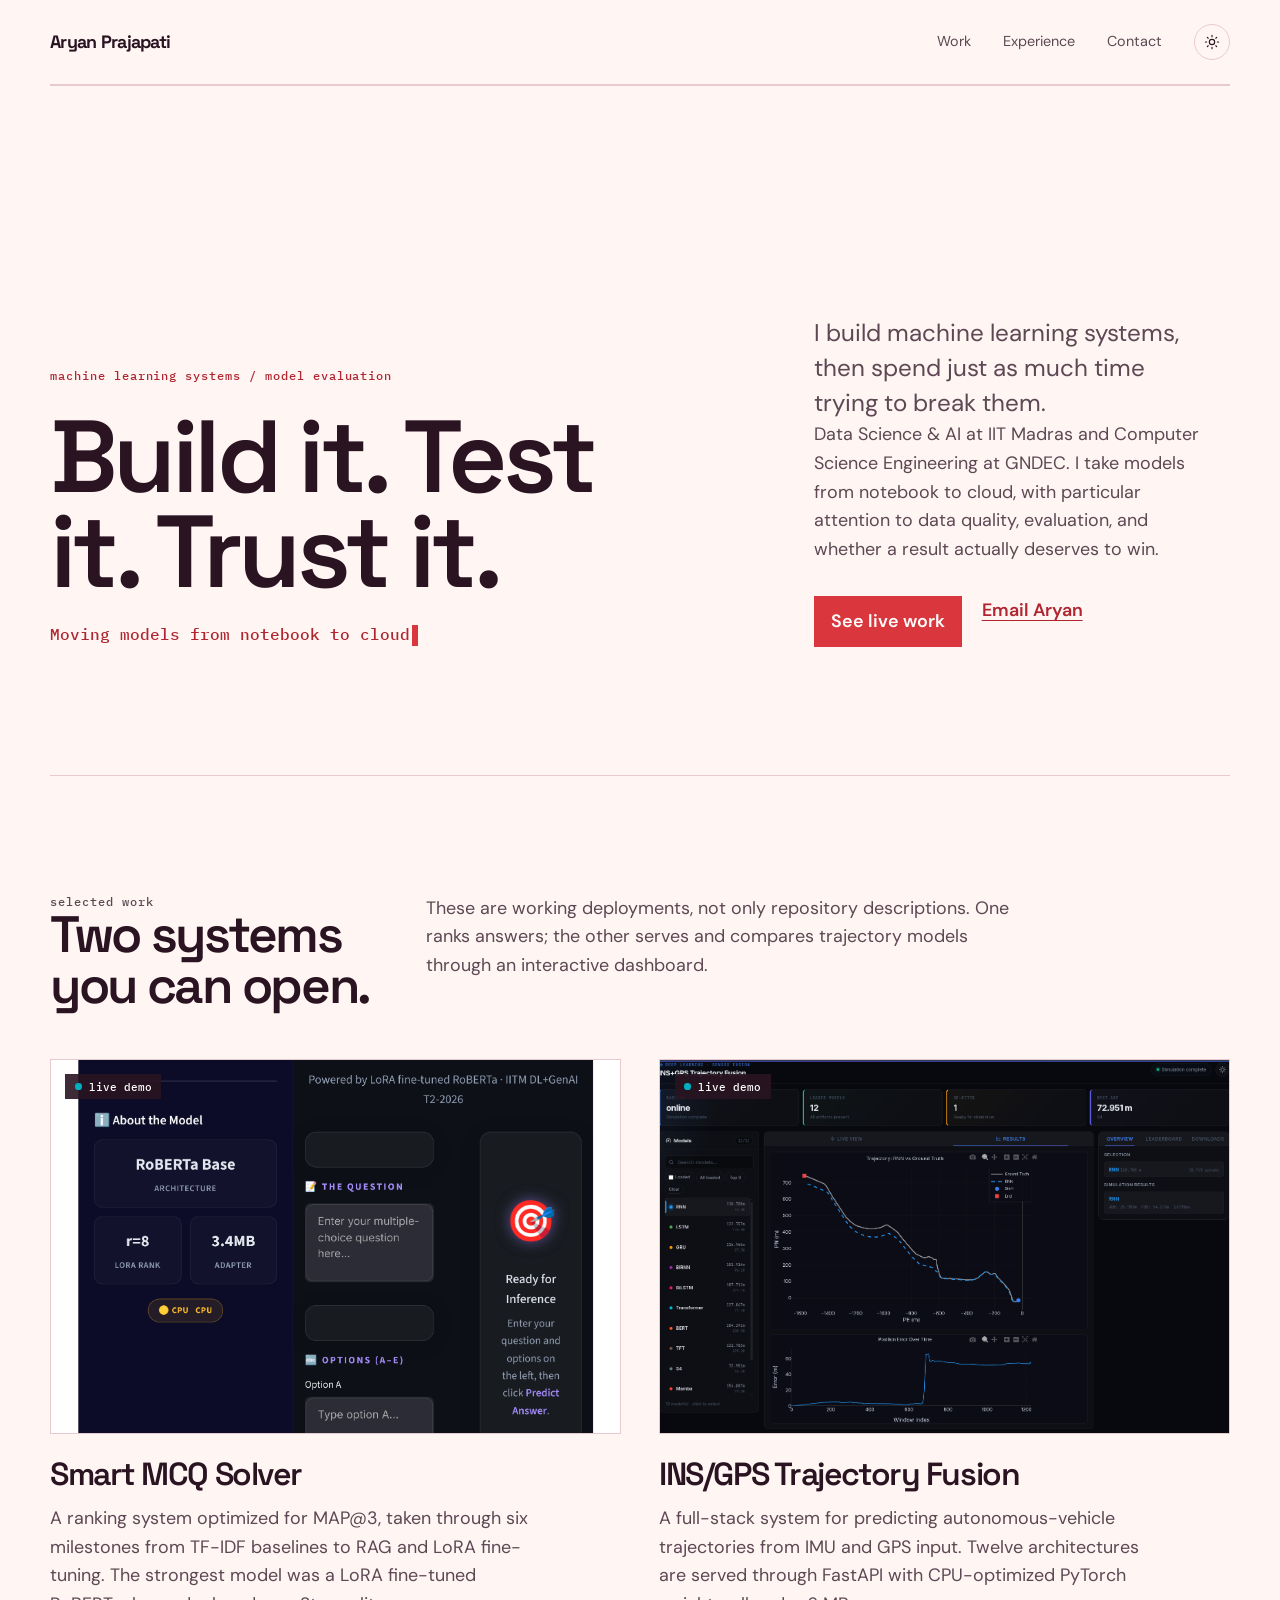
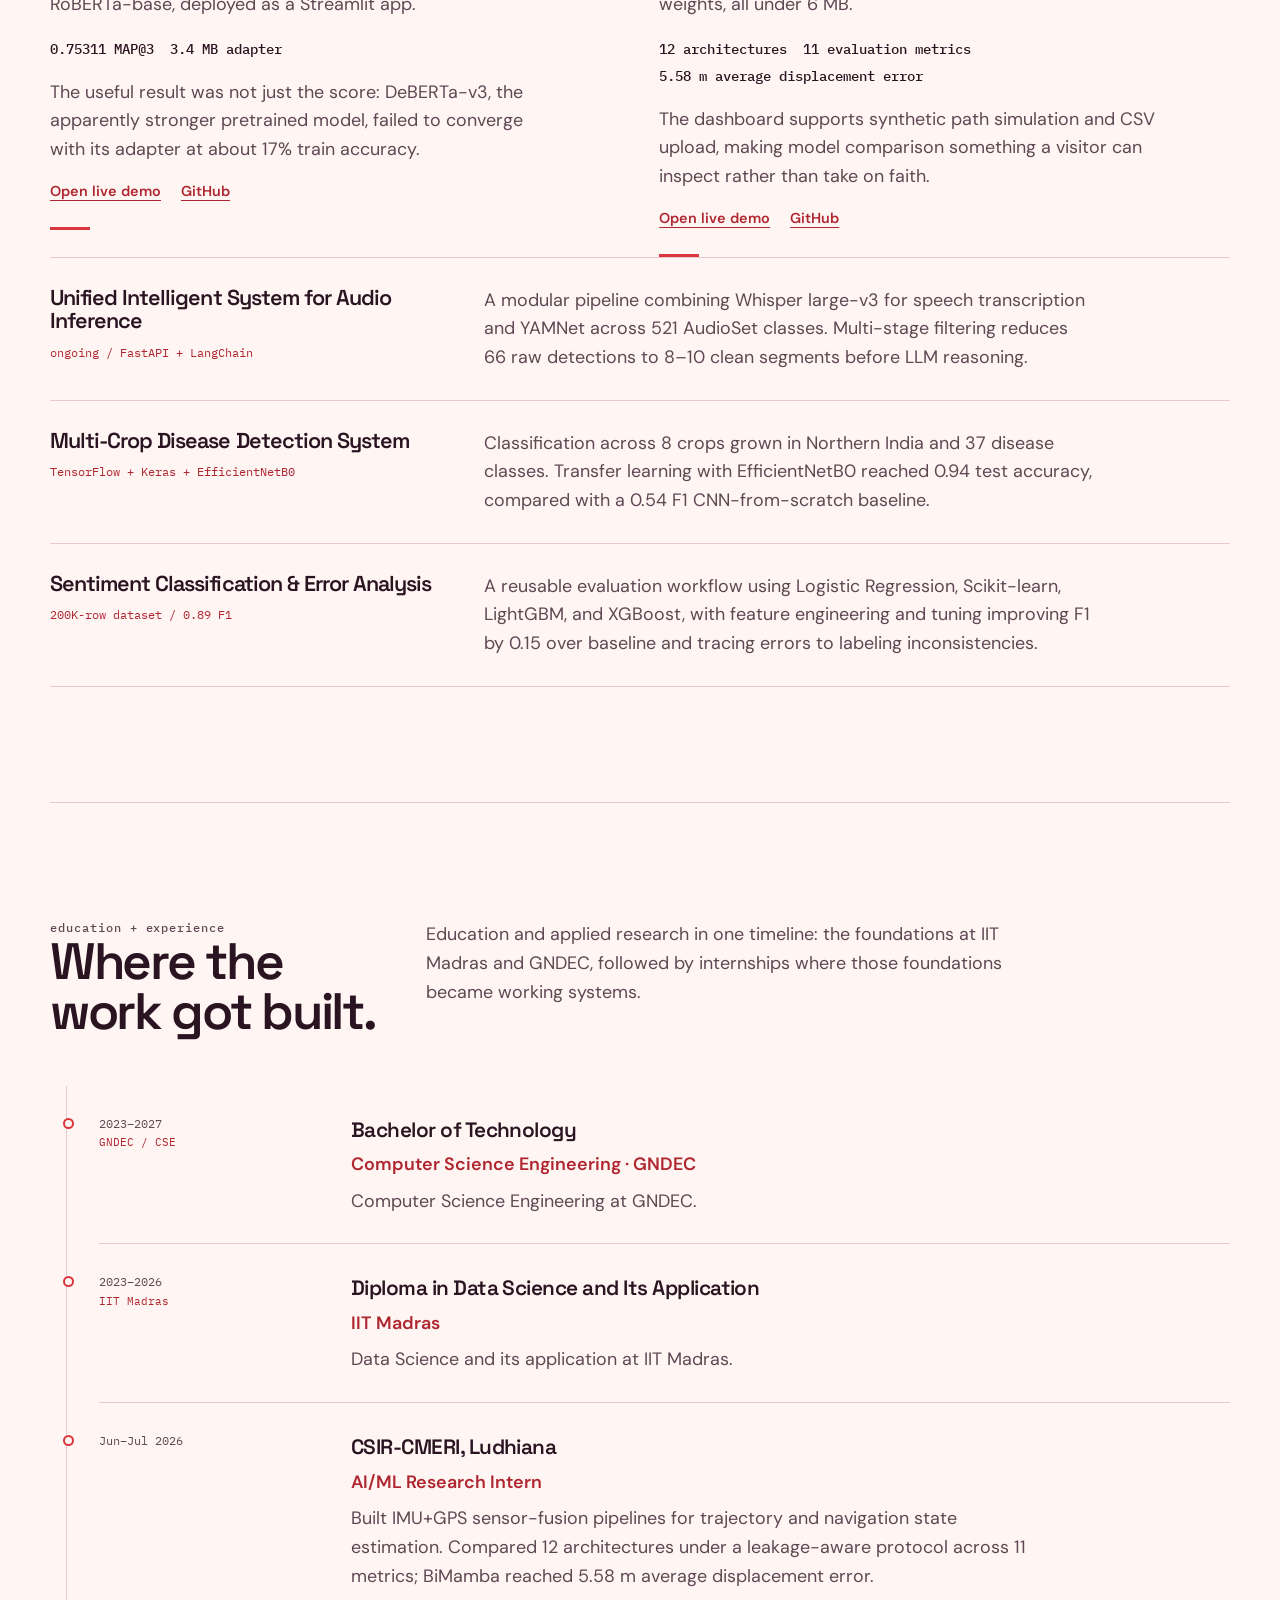
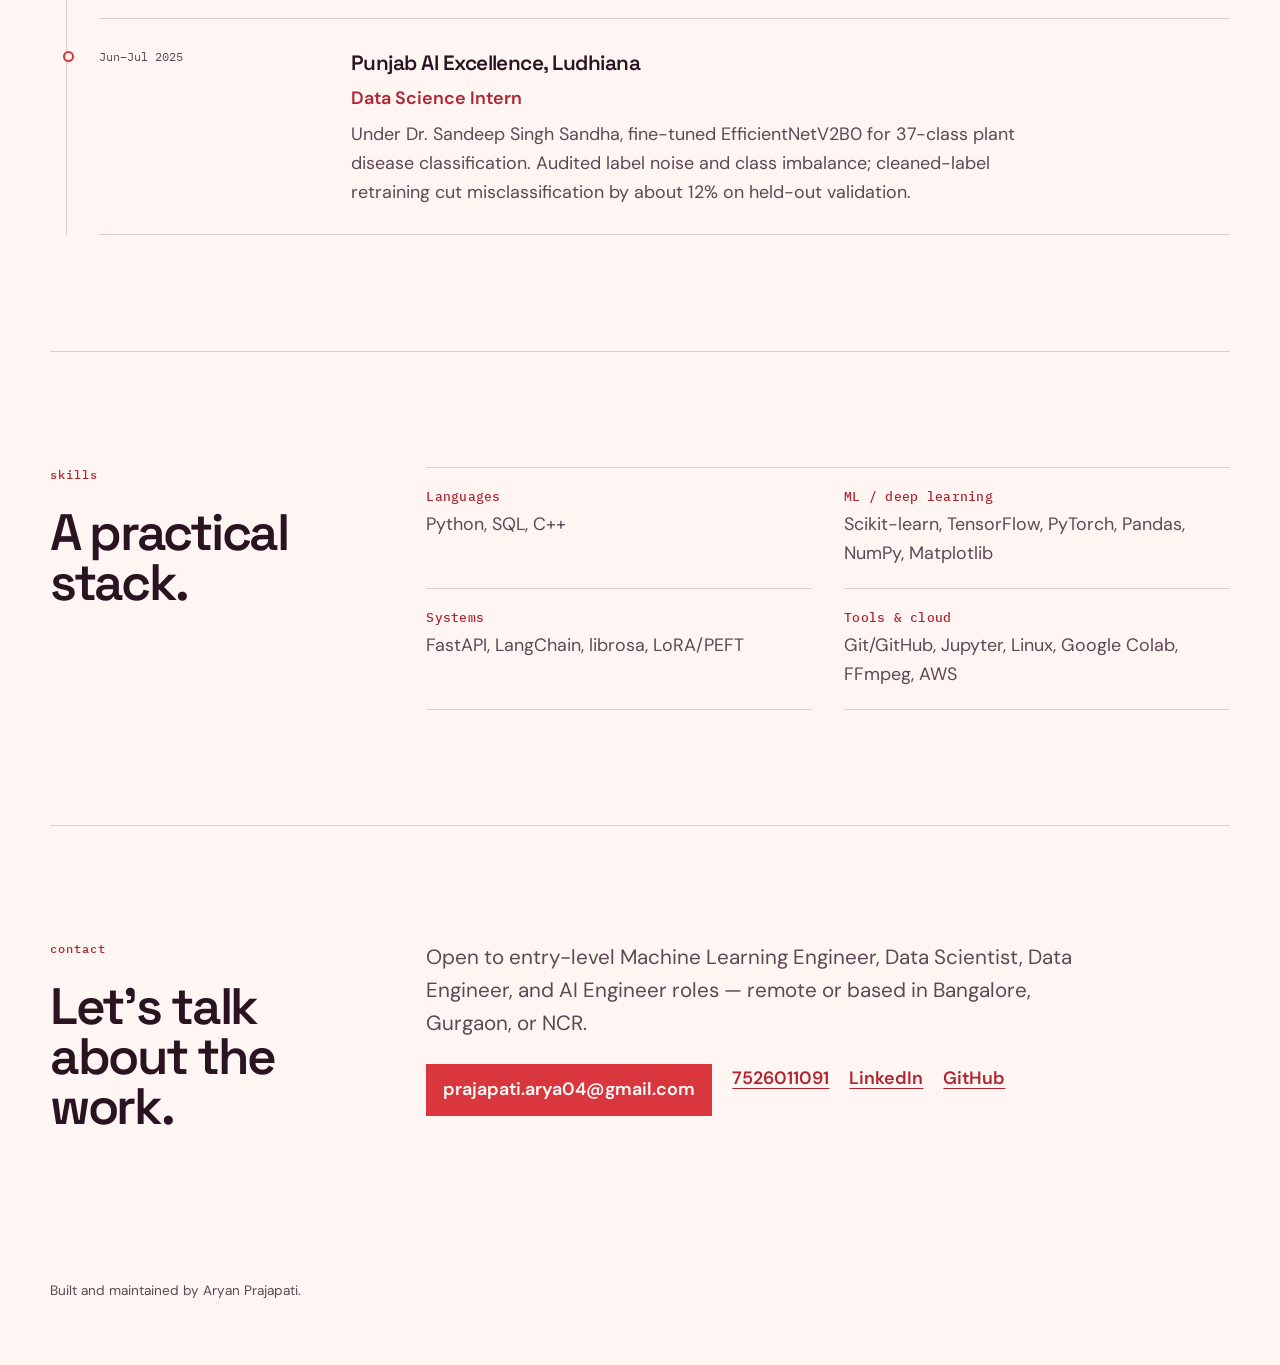
==== index.html @ 572c10f7 "Intial commit portfolio" ====
<!doctype html>
<html lang="en">
<head>
  <meta charset="utf-8">
  <meta name="viewport" content="width=device-width, initial-scale=1">
  <title>Aryan Prajapati — Machine Learning Systems</title>
  <meta name="description" content="Aryan Prajapati builds and evaluates machine learning systems, from sensor fusion pipelines to live ranking applications.">
  <link rel="preconnect" href="https://fonts.googleapis.com">
  <link rel="preconnect" href="https://fonts.gstatic.com" crossorigin>
  <link href="https://fonts.googleapis.com/css2?family=DM+Sans:wght@400;500;600;700&family=IBM+Plex+Mono:wght@400;500&family=Space+Grotesk:wght@500;600;700&display=swap" rel="stylesheet">
  <style>
    :root {
      --porcelain: #fff6f3;
      --porcelain-deep: #f9e5e5;
      --aubergine: #2a1422;
      --aubergine-soft: #5d4854;
      --carmine: #d9363e;
      --carmine-dark: #af2530;
      --cyan: #00afc0;
      --dusty-rose: #e8c9cf;
      --white: #fffdfc;
      --live-surface: rgba(42, 20, 34, .9);
      --live-shadow: rgba(0, 175, 192, .55);
      --live-shadow-clear: rgba(0, 175, 192, 0);
      --max-width: 1180px;
      --gutter: clamp(1.25rem, 3vw, 3rem);
      --radius: 2px;
    }

    [data-theme="dark"] {
      --porcelain: #171217;
      --porcelain-deep: #241a23;
      --aubergine: #f8eeea;
      --aubergine-soft: #cebcc3;
      --carmine: #ef4b55;
      --carmine-dark: #ff7a80;
      --cyan: #39d6dd;
      --dusty-rose: #4c3440;
      --white: #fffdfc;
      --live-surface: rgba(15, 10, 17, .92);
      --live-shadow: rgba(57, 214, 221, .55);
      --live-shadow-clear: rgba(57, 214, 221, 0);
    }

    @media (prefers-color-scheme: dark) {
      :root:not([data-theme]) {
        --porcelain: #171217;
        --porcelain-deep: #241a23;
        --aubergine: #f8eeea;
        --aubergine-soft: #cebcc3;
        --carmine: #ef4b55;
        --carmine-dark: #ff7a80;
        --cyan: #39d6dd;
        --dusty-rose: #4c3440;
        --white: #fffdfc;
        --live-surface: rgba(15, 10, 17, .92);
        --live-shadow: rgba(57, 214, 221, .55);
        --live-shadow-clear: rgba(57, 214, 221, 0);
      }
    }

    * { box-sizing: border-box; transition: background-color .2s ease, color .2s ease, border-color .2s ease, box-shadow .2s ease; }
    html { scroll-behavior: smooth; }
    body {
      margin: 0;
      background: var(--porcelain);
      color: var(--aubergine);
      font-family: 'DM Sans', sans-serif;
      font-size: 1.12rem;
      line-height: 1.6;
      -webkit-font-smoothing: antialiased;
    }
    img { display: block; max-width: 100%; }
    a { color: inherit; }
    a:focus-visible { outline: 3px solid var(--carmine); outline-offset: 4px; }
    ::selection { background: var(--carmine); color: var(--white); }

    .site-shell { width: min(var(--max-width), calc(100% - (var(--gutter) * 2))); margin: 0 auto; }
    .mono { font-family: 'IBM Plex Mono', monospace; }

    .site-header {
      display: flex;
      align-items: center;
      justify-content: space-between;
      gap: 2rem;
      padding: 1.5rem 0;
      border-bottom: 1px solid var(--dusty-rose);
    }
    .wordmark { font-family: 'Space Grotesk', sans-serif; font-weight: 700; letter-spacing: -0.04em; text-decoration: none; }
    .header-actions { display: flex; align-items: center; gap: clamp(1rem, 2.5vw, 2rem); }
    .site-nav { display: flex; gap: clamp(1rem, 2.5vw, 2rem); font-size: .9rem; }
    .site-nav a { text-decoration: none; color: var(--aubergine-soft); transition: color .18s ease; }
    .site-nav a:hover { color: var(--carmine); }
    .theme-toggle { display: inline-grid; place-items: center; width: 2.25rem; height: 2.25rem; padding: 0; border: 1px solid var(--dusty-rose); border-radius: 50%; background: transparent; color: var(--aubergine); cursor: pointer; }
    .theme-toggle:hover { border-color: var(--carmine); color: var(--carmine); }
    .theme-toggle:focus-visible { outline: 3px solid var(--carmine); outline-offset: 4px; }
    .theme-icon { width: 1rem; height: 1rem; fill: none; stroke: currentColor; stroke-linecap: round; stroke-linejoin: round; stroke-width: 1.7; }
    .moon-icon { display: none; }
    [data-theme="dark"] .sun-icon { display: none; }
    [data-theme="dark"] .moon-icon { display: block; }
    .theme-icon .moon-cutout { fill: var(--porcelain); stroke: none; }

    .hero {
      min-height: min(690px, 78vh);
      display: grid;
      grid-template-columns: minmax(0, 1.15fr) minmax(260px, .85fr);
      align-items: end;
      gap: 5rem;
      padding: clamp(5rem, 12vw, 10rem) 0 clamp(5rem, 10vw, 8rem);
      animation: hero-in .8s cubic-bezier(.2,.8,.2,1) both;
    }
    @keyframes hero-in {
      from { opacity: 0; transform: translateY(18px); }
      to { opacity: 1; transform: translateY(0); }
    }
    .hero-kicker, .section-kicker {
      margin: 0 0 1.5rem;
      color: var(--carmine-dark);
      font: 500 .75rem/1.4 'IBM Plex Mono', monospace;
      letter-spacing: .08em;
      text-transform: lowercase;
    }
    h1, h2, h3 { font-family: 'Space Grotesk', sans-serif; font-weight: 600; letter-spacing: -.045em; }
    h1 { max-width: 10ch; margin: 0; font-size: clamp(3.4rem, 8vw, 7.5rem); line-height: .93; }
    .typewriter { min-height: 1.5em; margin: 1.5rem 0 0; color: var(--carmine-dark); font: 500 clamp(.85rem, 1.3vw, 1rem)/1.4 'IBM Plex Mono', monospace; }
    .typewriter-cursor { display: inline-block; margin-left: .15rem; color: var(--carmine); animation: cursor-blink .9s steps(1, end) infinite; }
    @keyframes cursor-blink { 50% { opacity: 0; } }
    .typewriter.crossfade .typewriter-text { display: inline-block; animation: phrase-fade 1.4s ease both; }
    @keyframes phrase-fade { 0%, 100% { opacity: .35; } 20%, 80% { opacity: 1; } }
    .hero-lede { max-width: 30rem; margin: 0 0 2rem; color: var(--aubergine-soft); font-size: clamp(1.23rem, 2vw, 1.51rem); line-height: 1.45; }
    .hero-aside { align-self: end; padding-left: clamp(0rem, 4vw, 4rem); }
    .hero-aside p { max-width: 25rem; margin: 0; color: var(--aubergine-soft); }
    .hero-actions { display: flex; flex-wrap: wrap; gap: .75rem 1.25rem; margin-top: 2rem; }
    .button, .text-link { font-weight: 600; text-decoration: none; }
    .button { display: inline-flex; align-items: center; min-height: 2.75rem; padding: .65rem 1rem; border: 1px solid var(--carmine); background: var(--carmine); color: var(--white); transition: background .18s ease, border-color .18s ease; }
    .button:hover { background: var(--carmine-dark); border-color: var(--carmine-dark); }
    .text-link { color: var(--carmine-dark); text-decoration: underline; text-decoration-thickness: 1px; text-underline-offset: .25em; }
    .text-link:hover { color: var(--aubergine); }

    section { padding: clamp(4.5rem, 9vw, 8rem) 0; border-top: 1px solid var(--dusty-rose); }
    .section-heading { display: grid; grid-template-columns: minmax(180px, .6fr) minmax(0, 1.4fr); gap: 2rem; margin-bottom: 3rem; }
    .section-heading h2 { max-width: 12ch; margin: 0; font-size: clamp(2.2rem, 4vw, 4.5rem); line-height: .98; }
    .section-heading p { max-width: 38rem; margin: .15rem 0 0; color: var(--aubergine-soft); }

    .feature-grid { display: grid; grid-template-columns: repeat(2, minmax(0, 1fr)); gap: clamp(1.5rem, 3vw, 3rem); }
    .feature { min-width: 0; }
    .feature-media { position: relative; overflow: hidden; aspect-ratio: 1.52 / 1; margin-bottom: 1.5rem; border: 1px solid var(--dusty-rose); background: var(--aubergine); }
    .feature-media img { width: 100%; height: 100%; object-fit: cover; object-position: center; }
    .feature:first-child .feature-media img { object-position: center 37%; }
    .feature::after { content: ''; display: block; width: 2.5rem; height: 3px; margin-top: 1.5rem; background: var(--carmine); }
    .live-status { position: absolute; top: .9rem; left: .9rem; display: inline-flex; align-items: center; gap: .45rem; padding: .35rem .6rem; background: var(--live-surface); color: var(--white); font: 500 .7rem 'IBM Plex Mono', monospace; }
    .live-status::before { content: ''; width: .42rem; height: .42rem; border-radius: 50%; background: var(--cyan); box-shadow: 0 0 0 0 var(--live-shadow); animation: live-pulse 2s ease-out infinite; }
    @keyframes live-pulse { 70% { box-shadow: 0 0 0 6px var(--live-shadow-clear); } 100% { box-shadow: 0 0 0 0 var(--live-shadow-clear); } }
    .feature h3 { margin: 0 0 .75rem; font-size: clamp(1.45rem, 2.5vw, 2rem); line-height: 1.05; }
    .feature p { max-width: 31rem; margin: 0 0 1rem; color: var(--aubergine-soft); }
    .evidence { display: flex; flex-wrap: wrap; gap: .5rem 1rem; margin: 1.25rem 0; }
    .evidence strong { color: var(--aubergine); font: 500 .9rem 'IBM Plex Mono', monospace; }
    .feature-links { display: flex; flex-wrap: wrap; gap: .75rem 1.25rem; font-size: .9rem; }

    .evidence-list { border-top: 1px solid var(--dusty-rose); }
    .evidence-row { display: grid; grid-template-columns: minmax(200px, .7fr) minmax(0, 1.3fr); gap: 2rem; padding: 1.75rem 0; border-bottom: 1px solid var(--dusty-rose); }
    .evidence-row h3 { margin: 0; font-size: 1.35rem; line-height: 1.1; }
    .evidence-row p { max-width: 38rem; margin: 0; color: var(--aubergine-soft); }
    .evidence-row .mono { display: block; margin-top: .6rem; color: var(--carmine-dark); font-size: .75rem; }

    .experience-list { border-top: 1px solid var(--dusty-rose); }
    .experience-list { position: relative; margin-left: 1rem; padding-left: 2rem; border-top: 0; border-left: 1px solid var(--dusty-rose); }
    .role { position: relative; display: grid; grid-template-columns: minmax(150px, .4fr) minmax(0, 1.6fr); gap: 2rem; padding: 1.75rem 0; border-bottom: 1px solid var(--dusty-rose); }
    .role::before { content: ''; position: absolute; top: 2rem; left: calc(-2rem - 4px); width: 7px; height: 7px; border: 2px solid var(--carmine); border-radius: 50%; background: var(--porcelain); }
    .role-date { color: var(--aubergine-soft); font: .78rem/1.5 'IBM Plex Mono', monospace; }
    .role-date .mono { margin-top: .25rem; color: var(--carmine-dark); font-size: .7rem; }
    .role h3 { margin: 0 0 .2rem; font-size: 1.3rem; letter-spacing: -.025em; }
    .role-title { margin: 0 0 .5rem; color: var(--carmine-dark); font-weight: 600; }
    .role p:last-child { max-width: 43rem; margin: 0; color: var(--aubergine-soft); }

    .skills-layout { display: grid; grid-template-columns: minmax(180px, .6fr) minmax(0, 1.4fr); gap: 2rem; }
    .skills-layout h2 { margin: 0; font-size: clamp(2.2rem, 4vw, 4.5rem); line-height: .98; }
    .skill-grid { display: grid; grid-template-columns: repeat(2, minmax(0, 1fr)); gap: 0 2rem; border-top: 1px solid var(--dusty-rose); }
    .skill-group { padding: 1.25rem 0; border-bottom: 1px solid var(--dusty-rose); }
    .skill-group h3 { margin: 0 0 .35rem; color: var(--carmine-dark); font: 500 .8rem 'IBM Plex Mono', monospace; letter-spacing: .02em; }
    .skill-group p { margin: 0; color: var(--aubergine-soft); }

    .contact { display: grid; grid-template-columns: minmax(180px, .6fr) minmax(0, 1.4fr); gap: 2rem; align-items: start; }
    .contact h2 { margin: 0; font-size: clamp(2.2rem, 4vw, 4.5rem); line-height: .98; }
    .contact-copy { max-width: 42rem; }
    .contact-copy p { margin: 0 0 1.5rem; color: var(--aubergine-soft); font-size: 1.29rem; }
    .contact-links { display: flex; flex-wrap: wrap; gap: .75rem 1.25rem; }
    footer { padding: 2rem 0 4rem; color: var(--aubergine-soft); font-size: .85rem; }

    @media (max-width: 760px) {
      .hero { min-height: auto; grid-template-columns: 1fr; gap: 2.5rem; padding-top: 5rem; }
      .hero-aside { padding-left: 0; }
      .section-heading, .skills-layout, .contact { grid-template-columns: 1fr; gap: 1rem; }
      .section-heading { margin-bottom: 2rem; }
      .section-heading h2, .skills-layout h2, .contact h2 { max-width: none; }
      .feature-grid { grid-template-columns: 1fr; gap: 3.5rem; }
      .evidence-row, .role { grid-template-columns: 1fr; gap: .6rem; }
      .skill-grid { gap: 0 1rem; }
    }
    @media (max-width: 480px) {
      .site-header { align-items: flex-start; }
      .site-nav { gap: .8rem; font-size: .8rem; }
      h1 { font-size: clamp(3rem, 16vw, 4.5rem); }
      .skill-grid { grid-template-columns: 1fr; }
      .feature-media { aspect-ratio: 1.25 / 1; }
    }
    @media (prefers-reduced-motion: reduce) {
      html { scroll-behavior: auto; }
      *, *::before, *::after { animation-duration: .01ms !important; animation-iteration-count: 1 !important; transition-duration: .01ms !important; }
      .typewriter.crossfade .typewriter-text { animation: none; }
    }
  </style>
</head>
<body>
  <div class="site-shell">
    <header class="site-header">
      <a class="wordmark" href="#top">Aryan Prajapati</a>
      <div class="header-actions">
        <nav class="site-nav" aria-label="Primary navigation">
          <a href="#work">Work</a>
          <a href="#experience">Experience</a>
          <a href="#contact">Contact</a>
        </nav>
        <button class="theme-toggle" type="button" aria-label="Switch to dark mode" aria-pressed="false">
          <svg class="theme-icon" viewBox="0 0 24 24" aria-hidden="true" focusable="false">
            <circle class="sun-icon" cx="12" cy="12" r="4"></circle>
            <path class="sun-icon" d="M12 2v2M12 20v2M4.93 4.93l1.41 1.41M17.66 17.66l1.41 1.41M2 12h2M20 12h2M4.93 19.07l1.41-1.41M17.66 6.34l1.41-1.41"></path>
            <path class="moon-icon" d="M20.5 15.2A8.5 8.5 0 0 1 8.8 3.5 8.5 8.5 0 1 0 20.5 15.2Z"></path>
          </svg>
        </button>
      </div>
    </header>

    <main id="top">
      <section class="hero" aria-labelledby="intro-title">
        <div>
          <p class="hero-kicker">machine learning systems / model evaluation</p>
          <h1 id="intro-title">Build it. Test it. Trust it.</h1>
          <p class="typewriter" aria-live="polite"><span class="typewriter-text"></span><span class="typewriter-cursor" aria-hidden="true">▋</span></p>
        </div>
        <div class="hero-aside">
          <p class="hero-lede">I build machine learning systems, then spend just as much time trying to break them.</p>
          <p>Data Science &amp; AI at IIT Madras and Computer Science Engineering at GNDEC. I take models from notebook to cloud, with particular attention to data quality, evaluation, and whether a result actually deserves to win.</p>
          <div class="hero-actions">
            <a class="button" href="#work">See live work</a>
            <a class="text-link" href="mailto:prajapati.arya04@gmail.com">Email Aryan</a>
          </div>
        </div>
      </section>

      <section id="work" aria-labelledby="work-title">
        <div class="section-heading">
          <div>
            <p class="section-kicker">selected work</p>
            <h2 id="work-title">Two systems you can open.</h2>
          </div>
          <p>These are working deployments, not only repository descriptions. One ranks answers; the other serves and compares trajectory models through an interactive dashboard.</p>
        </div>

        <div class="feature-grid">
          <article class="feature">
            <div class="feature-media">
              <span class="live-status">live demo</span>
              <img src="SmartMCQSolver.png" alt="Smart MCQ Solver interface showing a RoBERTa Base model and question-entry workflow" loading="eager">
            </div>
            <h3>Smart MCQ Solver</h3>
            <p>A ranking system optimized for MAP@3, taken through six milestones from TF-IDF baselines to RAG and LoRA fine-tuning. The strongest model was a LoRA fine-tuned RoBERTa-base, deployed as a Streamlit app.</p>
            <div class="evidence" aria-label="Smart MCQ Solver evidence">
              <strong>0.75311 MAP@3</strong>
              <strong>3.4 MB adapter</strong>
            </div>
            <p>The useful result was not just the score: DeBERTa-v3, the apparently stronger pretrained model, failed to converge with its adapter at about 17% train accuracy.</p>
            <div class="feature-links">
              <a class="text-link" href="https://huggingface.co/spaces/Pro-aryan00/Smart-MCQ-Solver" target="_blank" rel="noopener noreferrer">Open live demo</a>
              <a class="text-link" href="https://github.com/aryan-prajapati004/Smart-MCQ-Solver" target="_blank" rel="noopener noreferrer">GitHub</a>
            </div>
          </article>

          <article class="feature">
            <div class="feature-media">
              <span class="live-status">live demo</span>
              <img src="ins_gps.png" alt="INS and GPS Trajectory Fusion dashboard showing loaded models and trajectory comparison charts" loading="eager">
            </div>
            <h3>INS/GPS Trajectory Fusion</h3>
            <p>A full-stack system for predicting autonomous-vehicle trajectories from IMU and GPS input. Twelve architectures are served through FastAPI with CPU-optimized PyTorch weights, all under 6 MB.</p>
            <div class="evidence" aria-label="INS/GPS Trajectory Fusion evidence">
              <strong>12 architectures</strong>
              <strong>11 evaluation metrics</strong>
              <strong>5.58 m average displacement error</strong>
            </div>
            <p>The dashboard supports synthetic path simulation and CSV upload, making model comparison something a visitor can inspect rather than take on faith.</p>
            <div class="feature-links">
              <a class="text-link" href="https://ins-gps-fusion-dashboard.onrender.com" target="_blank" rel="noopener noreferrer">Open live demo</a>
              <a class="text-link" href="https://github.com/aryan-prajapati004/INS-GPS-Sensor-Fusion" target="_blank" rel="noopener noreferrer">GitHub</a>
            </div>
          </article>
        </div>

        <div class="evidence-list" aria-label="Additional projects">
          <article class="evidence-row">
            <div>
              <h3>Unified Intelligent System for Audio Inference</h3>
              <span class="mono">ongoing / FastAPI + LangChain</span>
            </div>
            <p>A modular pipeline combining Whisper large-v3 for speech transcription and YAMNet across 521 AudioSet classes. Multi-stage filtering reduces 66 raw detections to 8–10 clean segments before LLM reasoning.</p>
          </article>
          <article class="evidence-row">
            <div>
              <h3>Multi-Crop Disease Detection System</h3>
              <span class="mono">TensorFlow + Keras + EfficientNetB0</span>
            </div>
            <p>Classification across 8 crops grown in Northern India and 37 disease classes. Transfer learning with EfficientNetB0 reached 0.94 test accuracy, compared with a 0.54 F1 CNN-from-scratch baseline.</p>
          </article>
          <article class="evidence-row">
            <div>
              <h3>Sentiment Classification &amp; Error Analysis</h3>
              <span class="mono">200K-row dataset / 0.89 F1</span>
            </div>
            <p>A reusable evaluation workflow using Logistic Regression, Scikit-learn, LightGBM, and XGBoost, with feature engineering and tuning improving F1 by 0.15 over baseline and tracing errors to labeling inconsistencies.</p>
          </article>
        </div>
      </section>

      <section id="experience" aria-labelledby="experience-title">
        <div class="section-heading">
          <div>
            <p class="section-kicker">education + experience</p>
            <h2 id="experience-title">Where the work got built.</h2>
          </div>
          <p>Education and applied research in one timeline: the foundations at IIT Madras and GNDEC, followed by internships where those foundations became working systems.</p>
        </div>
        <div class="experience-list">
          <article class="role">
            <div class="role-date">2023–2027<br><span class="mono">GNDEC / CSE</span></div>
            <div>
              <h3>Bachelor of Technology</h3>
              <p class="role-title">Computer Science Engineering · GNDEC</p>
              <p>Computer Science Engineering at GNDEC.</p>
            </div>
          </article>
          <article class="role">
            <div class="role-date">2023–2026<br><span class="mono">IIT Madras</span></div>
            <div>
              <h3>Diploma in Data Science and Its Application</h3>
              <p class="role-title">IIT Madras</p>
              <p>Data Science and its application at IIT Madras.</p>
            </div>
          </article>
          <article class="role">
            <div class="role-date">Jun–Jul 2026</div>
            <div>
              <h3>CSIR-CMERI, Ludhiana</h3>
              <p class="role-title">AI/ML Research Intern</p>
              <p>Built IMU+GPS sensor-fusion pipelines for trajectory and navigation state estimation. Compared 12 architectures under a leakage-aware protocol across 11 metrics; BiMamba reached 5.58 m average displacement error.</p>
            </div>
          </article>
          <article class="role">
            <div class="role-date">Jun–Jul 2025</div>
            <div>
              <h3>Punjab AI Excellence, Ludhiana</h3>
              <p class="role-title">Data Science Intern</p>
              <p>Under Dr. Sandeep Singh Sandha, fine-tuned EfficientNetV2B0 for 37-class plant disease classification. Audited label noise and class imbalance; cleaned-label retraining cut misclassification by about 12% on held-out validation.</p>
            </div>
          </article>
        </div>
      </section>

      <section id="skills" aria-labelledby="skills-title">
        <div class="skills-layout">
          <div>
            <p class="section-kicker">skills</p>
            <h2 id="skills-title">A practical stack.</h2>
          </div>
          <div class="skill-grid">
            <div class="skill-group"><h3>Languages</h3><p>Python, SQL, C++</p></div>
            <div class="skill-group"><h3>ML / deep learning</h3><p>Scikit-learn, TensorFlow, PyTorch, Pandas, NumPy, Matplotlib</p></div>
            <div class="skill-group"><h3>Systems</h3><p>FastAPI, LangChain, librosa, LoRA/PEFT</p></div>
            <div class="skill-group"><h3>Tools &amp; cloud</h3><p>Git/GitHub, Jupyter, Linux, Google Colab, FFmpeg, AWS</p></div>
          </div>
        </div>
      </section>

      <section id="contact" class="contact" aria-labelledby="contact-title">
        <div>
          <p class="section-kicker">contact</p>
          <h2 id="contact-title">Let’s talk about the work.</h2>
        </div>
        <div class="contact-copy">
          <p>Open to entry-level Machine Learning Engineer, Data Scientist, Data Engineer, and AI Engineer roles — remote or based in Bangalore, Gurgaon, or NCR.</p>
          <div class="contact-links">
            <a class="button" href="mailto:aryanpraja004@gmail.com">prajapati.arya04@gmail.com</a>
            <a class="text-link" href="tel:+917526011091">7526011091</a>
            <a class="text-link" href="https://www.linkedin.com/in/aryanprajapati-508535287" target="_blank" rel="noopener noreferrer">LinkedIn</a>
            <a class="text-link" href="https://github.com/aryan-prajapati004" target="_blank" rel="noopener noreferrer">GitHub</a>
          </div>
        </div>
      </section>
    </main>

  <footer>Built and maintained by Aryan Prajapati.</footer>
  </div>
  <script>
    (() => {
      const root = document.documentElement;
      const themeToggle = document.querySelector('.theme-toggle');
      const typewriter = document.querySelector('.typewriter');
      const typewriterText = document.querySelector('.typewriter-text');
      const motionQuery = window.matchMedia('(prefers-reduced-motion: reduce)');
      const phrases = [
        'Moving models from notebook to cloud',
        'Chasing optimization',
        'Building reliable systems'
      ];
      const storageKey = 'aryan-portfolio-theme';
      let phraseIndex = 0;
      let timer;

      const getStoredTheme = () => {
        try { return localStorage.getItem(storageKey); } catch (error) { return null; }
      };

      const setTheme = (theme, persist = false) => {
        root.dataset.theme = theme;
        themeToggle.setAttribute('aria-pressed', theme === 'dark' ? 'true' : 'false');
        themeToggle.setAttribute('aria-label', theme === 'dark' ? 'Switch to light mode' : 'Switch to dark mode');
        if (persist) {
          try { localStorage.setItem(storageKey, theme); } catch (error) { /* storage may be unavailable */ }
        }
      };

      const initialTheme = getStoredTheme() || (window.matchMedia('(prefers-color-scheme: dark)').matches ? 'dark' : 'light');
      setTheme(initialTheme);
      themeToggle.addEventListener('click', () => setTheme(root.dataset.theme === 'dark' ? 'light' : 'dark', true));

      const startTypewriter = () => {
        window.clearTimeout(timer);
        typewriter.classList.toggle('crossfade', motionQuery.matches);
        phraseIndex = 0;
        typewriterText.textContent = '';

        if (motionQuery.matches) {
          const showPhrase = () => {
            typewriterText.textContent = phrases[phraseIndex];
            phraseIndex = (phraseIndex + 1) % phrases.length;
            timer = window.setTimeout(showPhrase, 2800);
          };
          showPhrase();
          return;
        }

        let characterIndex = 0;
        let deleting = false;
        const tick = () => {
          const phrase = phrases[phraseIndex];
          characterIndex += deleting ? -1 : 1;
          typewriterText.textContent = phrase.slice(0, characterIndex);
          if (!deleting && characterIndex === phrase.length) {
            deleting = true;
            timer = window.setTimeout(tick, 1400);
          } else if (deleting && characterIndex === 0) {
            deleting = false;
            phraseIndex = (phraseIndex + 1) % phrases.length;
            timer = window.setTimeout(tick, 260);
          } else {
            timer = window.setTimeout(tick, deleting ? 28 : 45);
          }
        };
        timer = window.setTimeout(tick, 260);
      };

      startTypewriter();
      if (motionQuery.addEventListener) motionQuery.addEventListener('change', startTypewriter);
    })();
  </script>
</body>
</html>
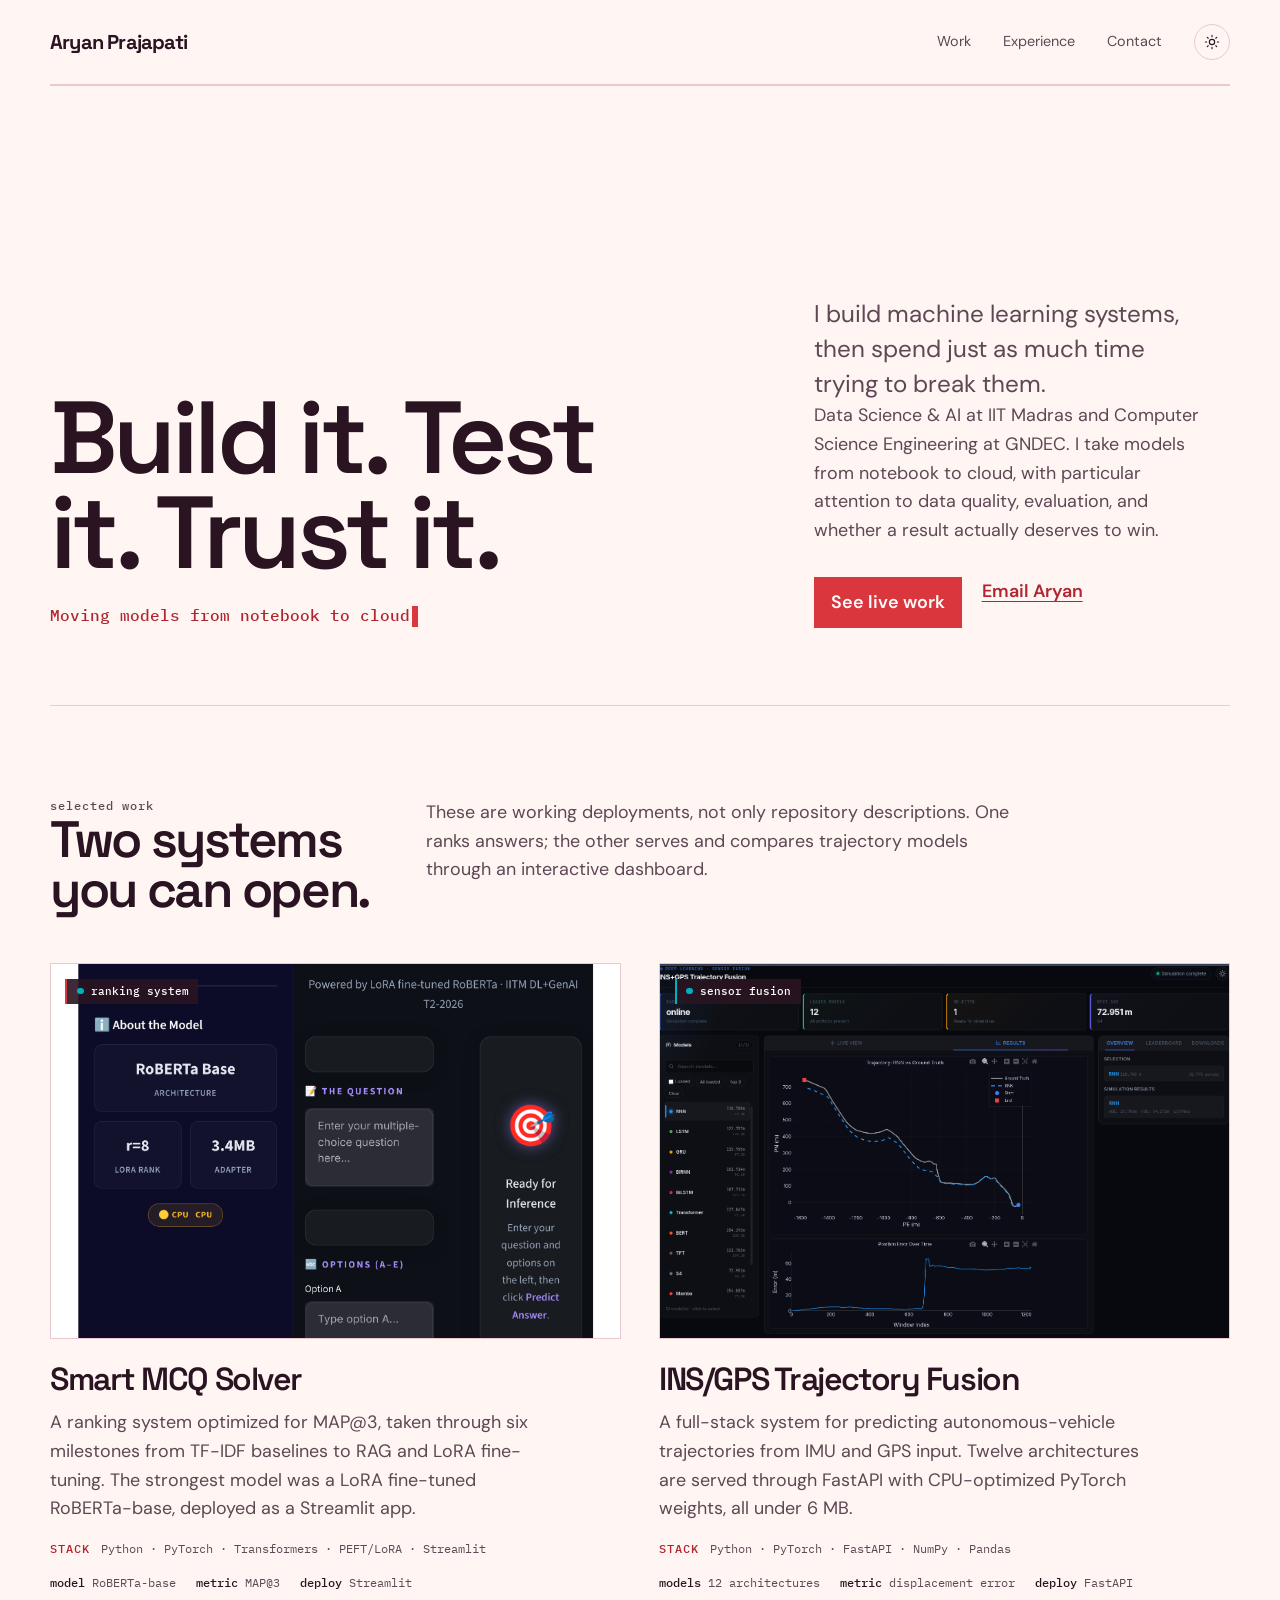
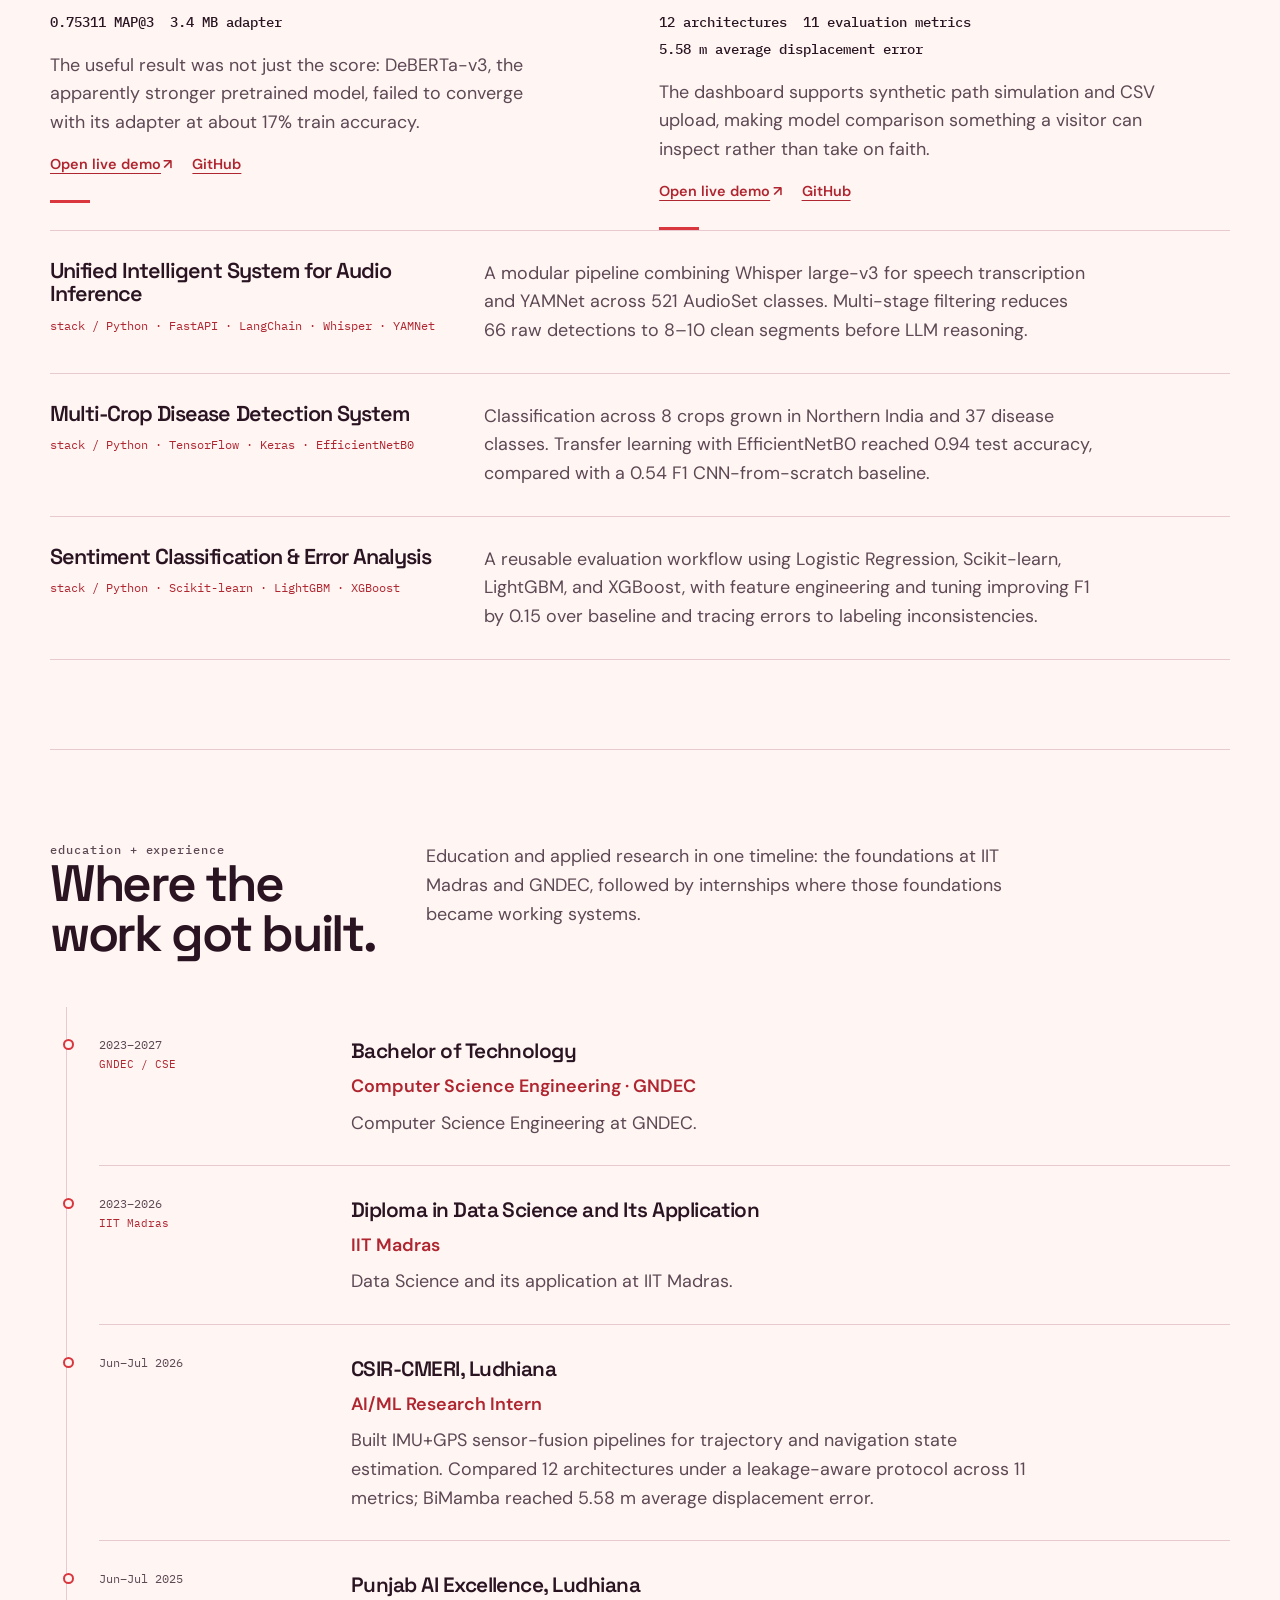
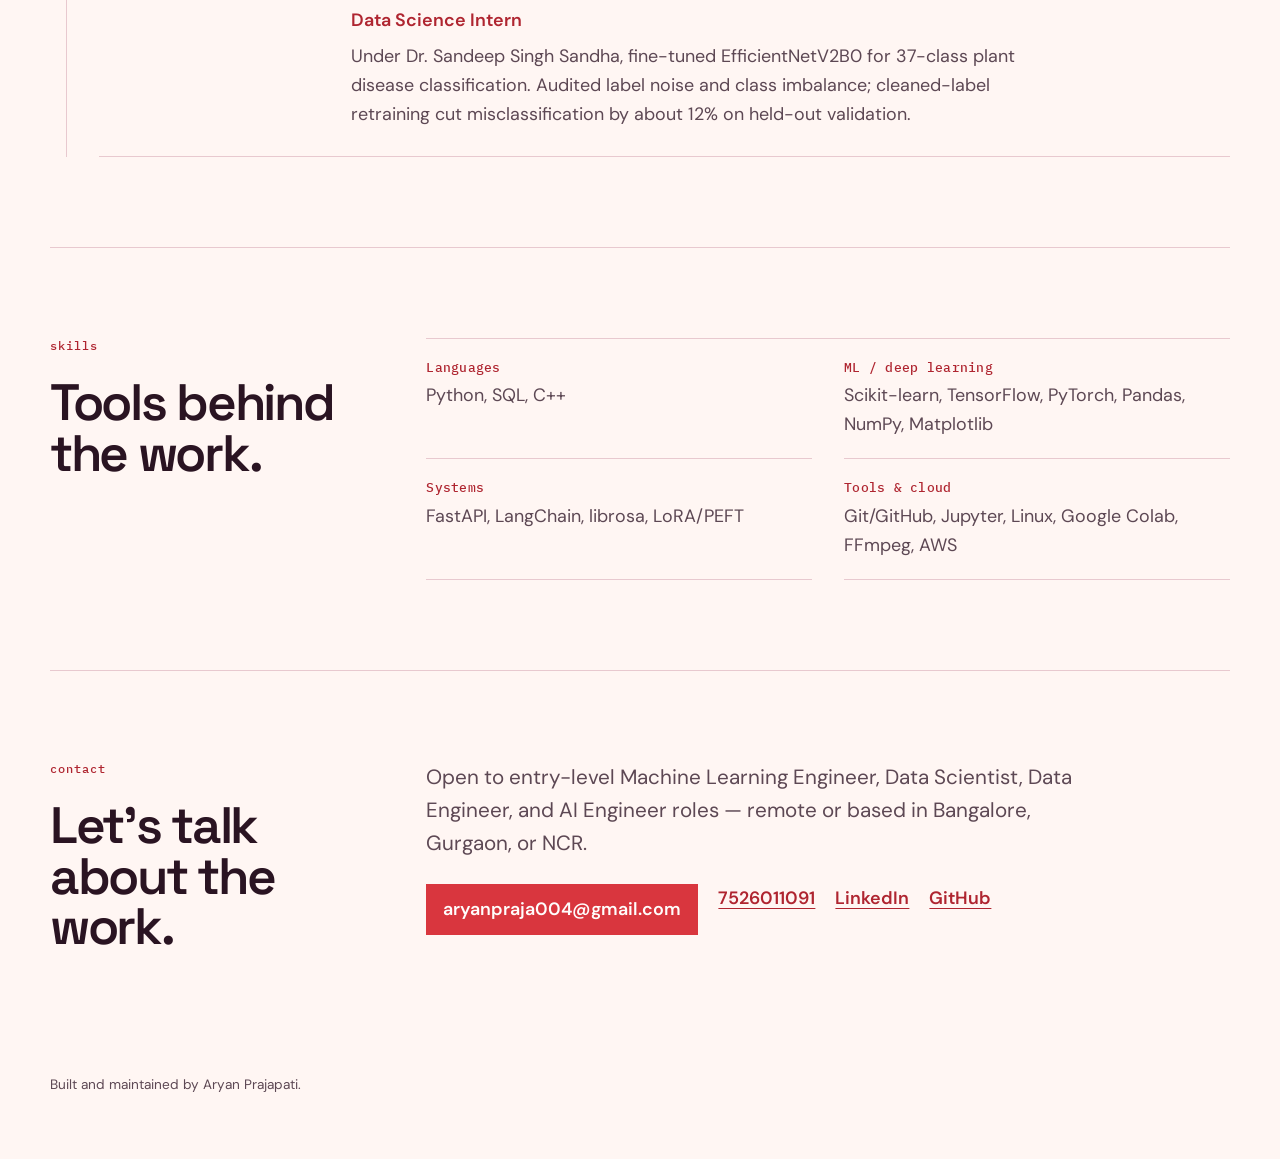
==== commit acad2bf4: "Enhance portfolio design and project presentation" ====
--- a/index.html
+++ b/index.html
@@ -59,7 +59,7 @@
       }
     }
 
-    * { box-sizing: border-box; transition: background-color .2s ease, color .2s ease, border-color .2s ease, box-shadow .2s ease; }
+    * { box-sizing: border-box; }
     html { scroll-behavior: smooth; }
     body {
       margin: 0;
@@ -86,12 +86,13 @@
       padding: 1.5rem 0;
       border-bottom: 1px solid var(--dusty-rose);
     }
-    .wordmark { font-family: 'Space Grotesk', sans-serif; font-weight: 700; letter-spacing: -0.04em; text-decoration: none; }
+    .wordmark { font-family: 'Space Grotesk', sans-serif; font-weight: 700; font-size: 112%; letter-spacing: -0.04em; text-decoration: none; }
     .header-actions { display: flex; align-items: center; gap: clamp(1rem, 2.5vw, 2rem); }
     .site-nav { display: flex; gap: clamp(1rem, 2.5vw, 2rem); font-size: .9rem; }
-    .site-nav a { text-decoration: none; color: var(--aubergine-soft); transition: color .18s ease; }
+    .site-nav a { text-decoration: none; color: var(--aubergine-soft); transition: color .18s ease, border-color .18s ease; }
+    .site-nav a[aria-current="page"] { color: var(--carmine-dark); border-bottom: 1px solid currentColor; }
     .site-nav a:hover { color: var(--carmine); }
-    .theme-toggle { display: inline-grid; place-items: center; width: 2.25rem; height: 2.25rem; padding: 0; border: 1px solid var(--dusty-rose); border-radius: 50%; background: transparent; color: var(--aubergine); cursor: pointer; }
+    .theme-toggle { display: inline-grid; place-items: center; width: 2.25rem; height: 2.25rem; padding: 0; border: 1px solid var(--dusty-rose); border-radius: 50%; background: transparent; color: var(--aubergine); cursor: pointer; transition: background-color .2s ease, color .2s ease, border-color .2s ease, box-shadow .2s ease; }
     .theme-toggle:hover { border-color: var(--carmine); color: var(--carmine); }
     .theme-toggle:focus-visible { outline: 3px solid var(--carmine); outline-offset: 4px; }
     .theme-icon { width: 1rem; height: 1rem; fill: none; stroke: currentColor; stroke-linecap: round; stroke-linejoin: round; stroke-width: 1.7; }
@@ -101,19 +102,19 @@
     .theme-icon .moon-cutout { fill: var(--porcelain); stroke: none; }
 
     .hero {
-      min-height: min(690px, 78vh);
+      min-height: min(620px, 72vh);
       display: grid;
       grid-template-columns: minmax(0, 1.15fr) minmax(260px, .85fr);
       align-items: end;
       gap: 5rem;
-      padding: clamp(5rem, 12vw, 10rem) 0 clamp(5rem, 10vw, 8rem);
+      padding: clamp(4rem, 8vw, 7rem) 0 clamp(3rem, 6vw, 5rem);
       animation: hero-in .8s cubic-bezier(.2,.8,.2,1) both;
     }
     @keyframes hero-in {
       from { opacity: 0; transform: translateY(18px); }
       to { opacity: 1; transform: translateY(0); }
     }
-    .hero-kicker, .section-kicker {
+    .section-kicker {
       margin: 0 0 1.5rem;
       color: var(--carmine-dark);
       font: 500 .75rem/1.4 'IBM Plex Mono', monospace;
@@ -137,7 +138,7 @@
     .text-link { color: var(--carmine-dark); text-decoration: underline; text-decoration-thickness: 1px; text-underline-offset: .25em; }
     .text-link:hover { color: var(--aubergine); }
 
-    section { padding: clamp(4.5rem, 9vw, 8rem) 0; border-top: 1px solid var(--dusty-rose); }
+    section { padding: clamp(3.5rem, 7vw, 6rem) 0; border-top: 1px solid var(--dusty-rose); }
     .section-heading { display: grid; grid-template-columns: minmax(180px, .6fr) minmax(0, 1.4fr); gap: 2rem; margin-bottom: 3rem; }
     .section-heading h2 { max-width: 12ch; margin: 0; font-size: clamp(2.2rem, 4vw, 4.5rem); line-height: .98; }
     .section-heading p { max-width: 38rem; margin: .15rem 0 0; color: var(--aubergine-soft); }
@@ -149,13 +150,20 @@
     .feature:first-child .feature-media img { object-position: center 37%; }
     .feature::after { content: ''; display: block; width: 2.5rem; height: 3px; margin-top: 1.5rem; background: var(--carmine); }
     .live-status { position: absolute; top: .9rem; left: .9rem; display: inline-flex; align-items: center; gap: .45rem; padding: .35rem .6rem; background: var(--live-surface); color: var(--white); font: 500 .7rem 'IBM Plex Mono', monospace; }
+    .feature:first-child .live-status { border-left: 2px solid var(--carmine); }
+    .feature:nth-child(2) .live-status { border-left: 2px solid var(--cyan); }
     .live-status::before { content: ''; width: .42rem; height: .42rem; border-radius: 50%; background: var(--cyan); box-shadow: 0 0 0 0 var(--live-shadow); animation: live-pulse 2s ease-out infinite; }
     @keyframes live-pulse { 70% { box-shadow: 0 0 0 6px var(--live-shadow-clear); } 100% { box-shadow: 0 0 0 0 var(--live-shadow-clear); } }
     .feature h3 { margin: 0 0 .75rem; font-size: clamp(1.45rem, 2.5vw, 2rem); line-height: 1.05; }
     .feature p { max-width: 31rem; margin: 0 0 1rem; color: var(--aubergine-soft); }
+    .stack { display: flex; flex-wrap: wrap; align-items: baseline; gap: .45rem .7rem; margin: 0 0 1.25rem; color: var(--aubergine-soft); font: .78rem/1.5 'IBM Plex Mono', monospace; }
+    .stack-label { color: var(--carmine-dark); font-weight: 500; text-transform: uppercase; letter-spacing: .08em; }
+    .project-meta { display: flex; flex-wrap: wrap; gap: .5rem 1.25rem; margin: 0 0 1.25rem; color: var(--aubergine-soft); font: .75rem/1.5 'IBM Plex Mono', monospace; }
+    .project-meta strong { color: var(--aubergine); font-weight: 500; }
     .evidence { display: flex; flex-wrap: wrap; gap: .5rem 1rem; margin: 1.25rem 0; }
     .evidence strong { color: var(--aubergine); font: 500 .9rem 'IBM Plex Mono', monospace; }
     .feature-links { display: flex; flex-wrap: wrap; gap: .75rem 1.25rem; font-size: .9rem; }
+    .feature-links a:first-child::after { content: ' ↗'; display: inline-block; margin-left: .15rem; }
 
     .evidence-list { border-top: 1px solid var(--dusty-rose); }
     .evidence-row { display: grid; grid-template-columns: minmax(200px, .7fr) minmax(0, 1.3fr); gap: 2rem; padding: 1.75rem 0; border-bottom: 1px solid var(--dusty-rose); }
@@ -234,7 +242,6 @@
     <main id="top">
       <section class="hero" aria-labelledby="intro-title">
         <div>
-          <p class="hero-kicker">machine learning systems / model evaluation</p>
           <h1 id="intro-title">Build it. Test it. Trust it.</h1>
           <p class="typewriter" aria-live="polite"><span class="typewriter-text"></span><span class="typewriter-cursor" aria-hidden="true">▋</span></p>
         </div>
@@ -243,7 +250,7 @@
           <p>Data Science &amp; AI at IIT Madras and Computer Science Engineering at GNDEC. I take models from notebook to cloud, with particular attention to data quality, evaluation, and whether a result actually deserves to win.</p>
           <div class="hero-actions">
             <a class="button" href="#work">See live work</a>
-            <a class="text-link" href="mailto:prajapati.arya04@gmail.com">Email Aryan</a>
+            <a class="text-link" href="mailto:aryanpraja004@gmail.com">Email Aryan</a>
           </div>
         </div>
       </section>
@@ -260,11 +267,13 @@
         <div class="feature-grid">
           <article class="feature">
             <div class="feature-media">
-              <span class="live-status">live demo</span>
+              <span class="live-status">ranking system</span>
               <img src="SmartMCQSolver.png" alt="Smart MCQ Solver interface showing a RoBERTa Base model and question-entry workflow" loading="eager">
             </div>
             <h3>Smart MCQ Solver</h3>
             <p>A ranking system optimized for MAP@3, taken through six milestones from TF-IDF baselines to RAG and LoRA fine-tuning. The strongest model was a LoRA fine-tuned RoBERTa-base, deployed as a Streamlit app.</p>
+            <p class="stack" aria-label="Smart MCQ Solver technology stack"><span class="stack-label">stack</span><span>Python · PyTorch · Transformers · PEFT/LoRA · Streamlit</span></p>
+            <div class="project-meta" aria-label="Smart MCQ Solver project details"><span><strong>model</strong> RoBERTa-base</span><span><strong>metric</strong> MAP@3</span><span><strong>deploy</strong> Streamlit</span></div>
             <div class="evidence" aria-label="Smart MCQ Solver evidence">
               <strong>0.75311 MAP@3</strong>
               <strong>3.4 MB adapter</strong>
@@ -278,11 +287,13 @@
 
           <article class="feature">
             <div class="feature-media">
-              <span class="live-status">live demo</span>
+              <span class="live-status">sensor fusion</span>
               <img src="ins_gps.png" alt="INS and GPS Trajectory Fusion dashboard showing loaded models and trajectory comparison charts" loading="eager">
             </div>
             <h3>INS/GPS Trajectory Fusion</h3>
             <p>A full-stack system for predicting autonomous-vehicle trajectories from IMU and GPS input. Twelve architectures are served through FastAPI with CPU-optimized PyTorch weights, all under 6 MB.</p>
+            <p class="stack" aria-label="INS/GPS Trajectory Fusion technology stack"><span class="stack-label">stack</span><span>Python · PyTorch · FastAPI · NumPy · Pandas</span></p>
+            <div class="project-meta" aria-label="INS/GPS Trajectory Fusion project details"><span><strong>models</strong> 12 architectures</span><span><strong>metric</strong> displacement error</span><span><strong>deploy</strong> FastAPI</span></div>
             <div class="evidence" aria-label="INS/GPS Trajectory Fusion evidence">
               <strong>12 architectures</strong>
               <strong>11 evaluation metrics</strong>
@@ -300,21 +311,21 @@
           <article class="evidence-row">
             <div>
               <h3>Unified Intelligent System for Audio Inference</h3>
-              <span class="mono">ongoing / FastAPI + LangChain</span>
+              <span class="mono">stack / Python · FastAPI · LangChain · Whisper · YAMNet</span>
             </div>
             <p>A modular pipeline combining Whisper large-v3 for speech transcription and YAMNet across 521 AudioSet classes. Multi-stage filtering reduces 66 raw detections to 8–10 clean segments before LLM reasoning.</p>
           </article>
           <article class="evidence-row">
             <div>
               <h3>Multi-Crop Disease Detection System</h3>
-              <span class="mono">TensorFlow + Keras + EfficientNetB0</span>
+              <span class="mono">stack / Python · TensorFlow · Keras · EfficientNetB0</span>
             </div>
             <p>Classification across 8 crops grown in Northern India and 37 disease classes. Transfer learning with EfficientNetB0 reached 0.94 test accuracy, compared with a 0.54 F1 CNN-from-scratch baseline.</p>
           </article>
           <article class="evidence-row">
             <div>
               <h3>Sentiment Classification &amp; Error Analysis</h3>
-              <span class="mono">200K-row dataset / 0.89 F1</span>
+              <span class="mono">stack / Python · Scikit-learn · LightGBM · XGBoost</span>
             </div>
             <p>A reusable evaluation workflow using Logistic Regression, Scikit-learn, LightGBM, and XGBoost, with feature engineering and tuning improving F1 by 0.15 over baseline and tracing errors to labeling inconsistencies.</p>
           </article>
@@ -369,7 +380,7 @@
         <div class="skills-layout">
           <div>
             <p class="section-kicker">skills</p>
-            <h2 id="skills-title">A practical stack.</h2>
+            <h2 id="skills-title">Tools behind the work.</h2>
           </div>
           <div class="skill-grid">
             <div class="skill-group"><h3>Languages</h3><p>Python, SQL, C++</p></div>
@@ -388,7 +399,7 @@
         <div class="contact-copy">
           <p>Open to entry-level Machine Learning Engineer, Data Scientist, Data Engineer, and AI Engineer roles — remote or based in Bangalore, Gurgaon, or NCR.</p>
           <div class="contact-links">
-            <a class="button" href="mailto:aryanpraja004@gmail.com">prajapati.arya04@gmail.com</a>
+            <a class="button" href="mailto:aryanpraja004@gmail.com">aryanpraja004@gmail.com</a>
             <a class="text-link" href="tel:+917526011091">7526011091</a>
             <a class="text-link" href="https://www.linkedin.com/in/aryanprajapati-508535287" target="_blank" rel="noopener noreferrer">LinkedIn</a>
             <a class="text-link" href="https://github.com/aryan-prajapati004" target="_blank" rel="noopener noreferrer">GitHub</a>
@@ -412,6 +423,8 @@
         'Building reliable systems'
       ];
       const storageKey = 'aryan-portfolio-theme';
+      const sections = [...document.querySelectorAll('main > section[id]')];
+      const navLinks = [...document.querySelectorAll('.site-nav a')];
       let phraseIndex = 0;
       let timer;
 
@@ -431,6 +444,18 @@
       const initialTheme = getStoredTheme() || (window.matchMedia('(prefers-color-scheme: dark)').matches ? 'dark' : 'light');
       setTheme(initialTheme);
       themeToggle.addEventListener('click', () => setTheme(root.dataset.theme === 'dark' ? 'light' : 'dark', true));
+
+      const updateActiveSection = (entries) => {
+        entries.forEach((entry) => {
+          if (!entry.isIntersecting) return;
+          navLinks.forEach((link) => {
+            link.toggleAttribute('aria-current', link.getAttribute('href') === `#${entry.target.id}`);
+          });
+        });
+      };
+
+      const sectionObserver = new IntersectionObserver(updateActiveSection, { rootMargin: '-20% 0px -65% 0px', threshold: 0 });
+      sections.forEach((section) => sectionObserver.observe(section));
 
       const startTypewriter = () => {
         window.clearTimeout(timer);
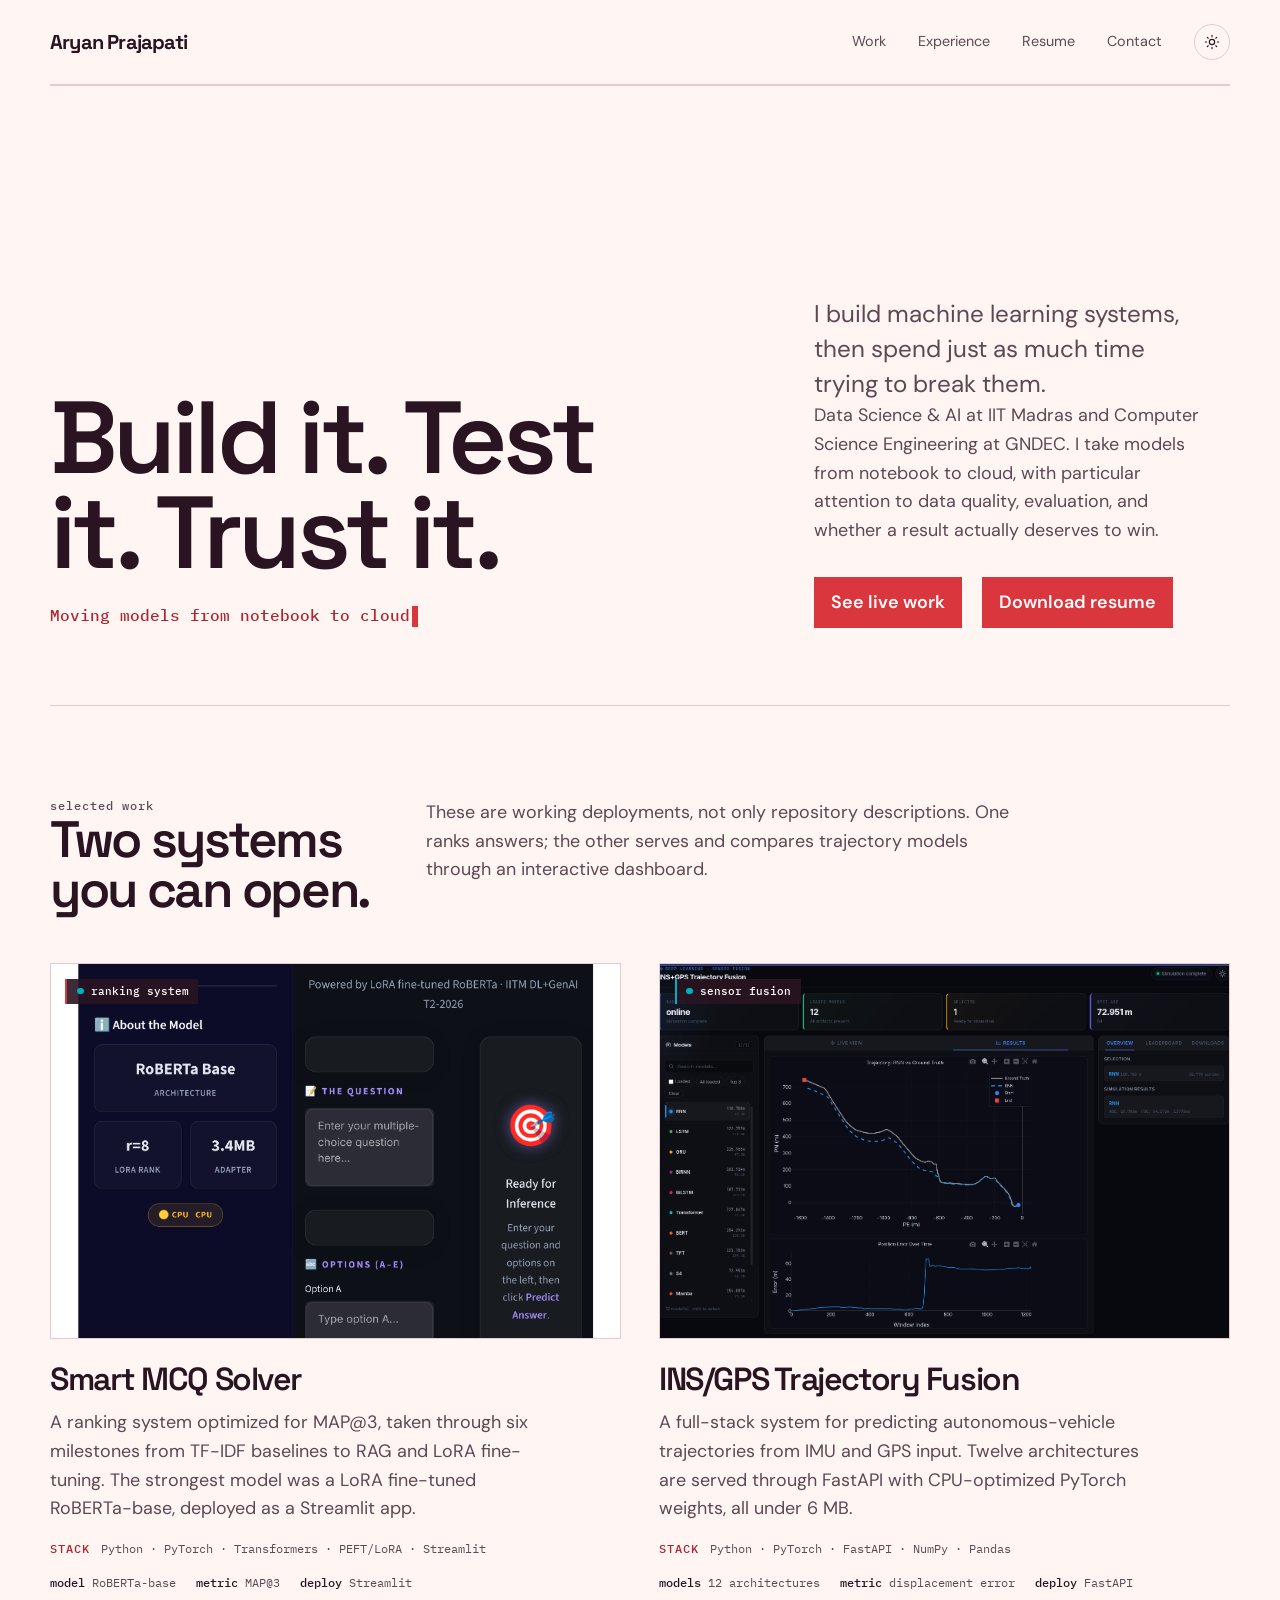
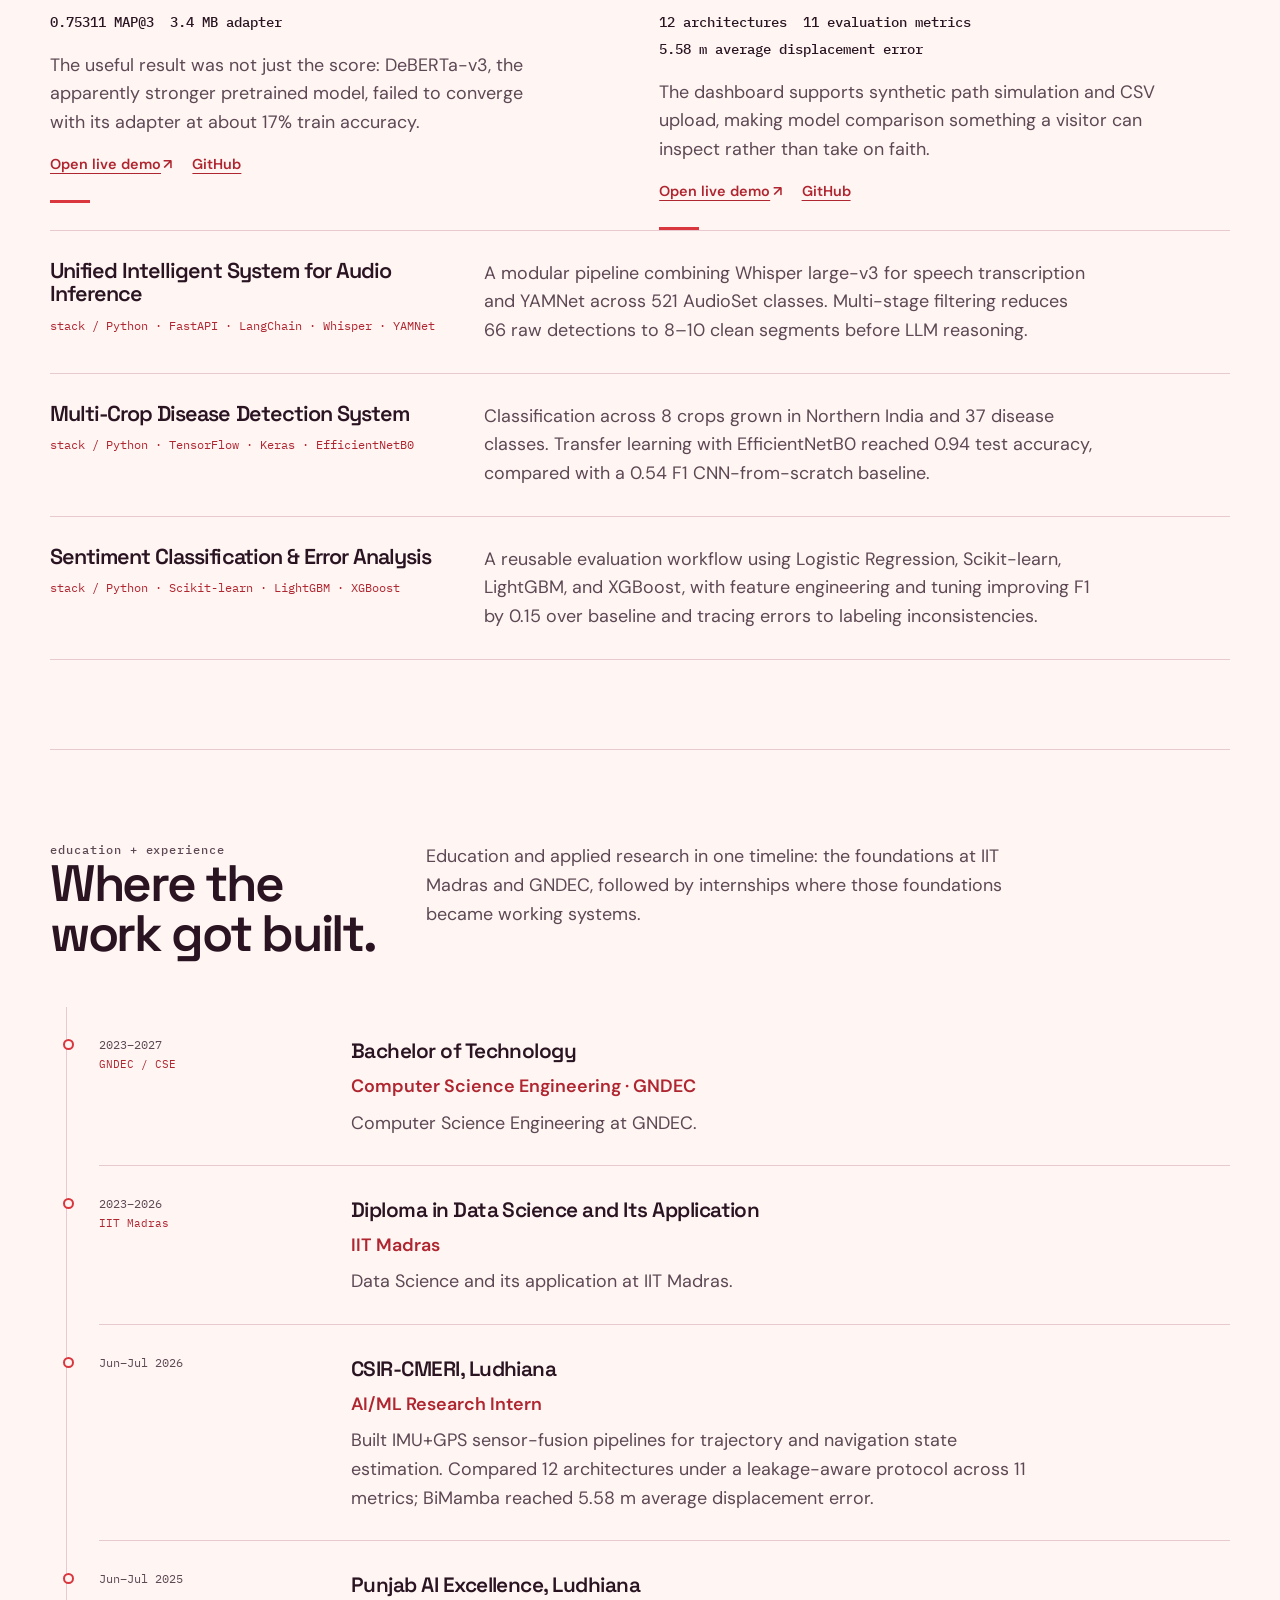
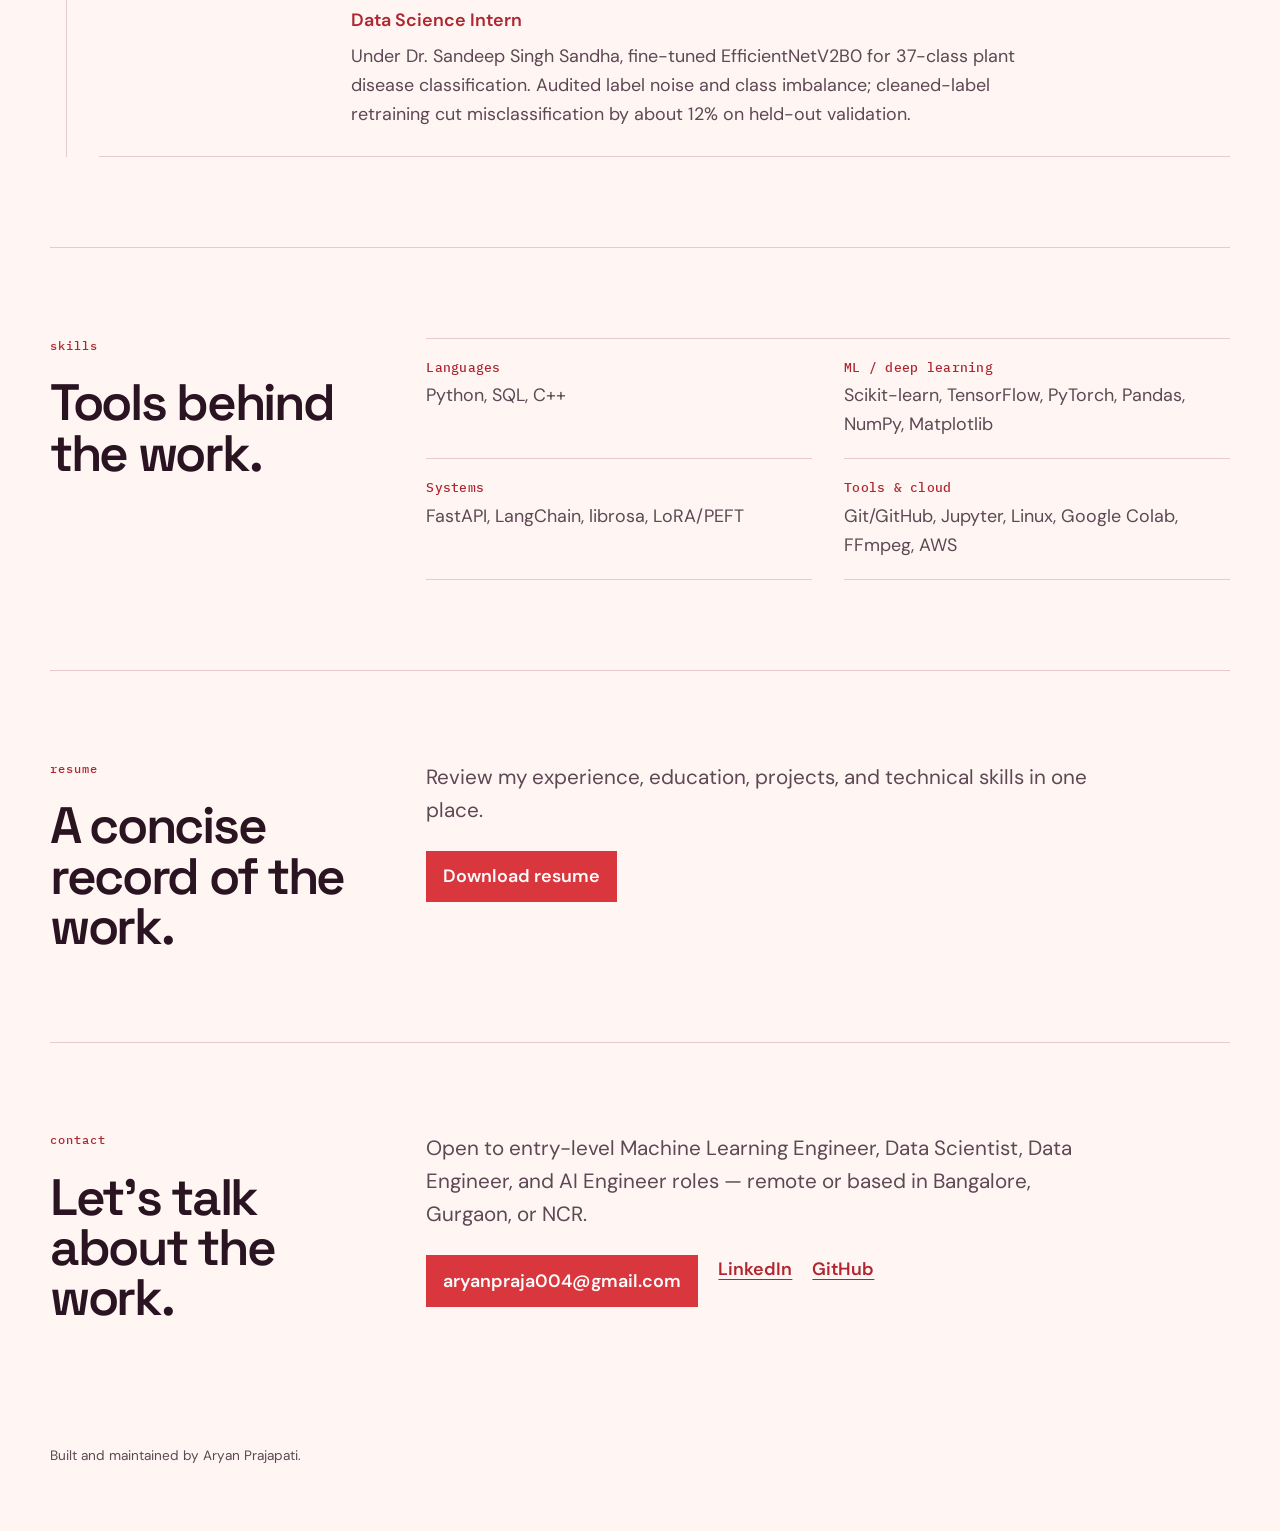
==== commit be2bec53: "add : resume section" ====
--- a/index.html
+++ b/index.html
@@ -188,6 +188,11 @@
     .skill-group h3 { margin: 0 0 .35rem; color: var(--carmine-dark); font: 500 .8rem 'IBM Plex Mono', monospace; letter-spacing: .02em; }
     .skill-group p { margin: 0; color: var(--aubergine-soft); }
 
+    .resume { display: grid; grid-template-columns: minmax(180px, .6fr) minmax(0, 1.4fr); gap: 2rem; align-items: start; }
+    .resume h2 { max-width: 12ch; margin: 0; font-size: clamp(2.2rem, 4vw, 4.5rem); line-height: .98; }
+    .resume-copy { max-width: 42rem; }
+    .resume-copy p { margin: 0 0 1.5rem; color: var(--aubergine-soft); font-size: 1.29rem; }
+
     .contact { display: grid; grid-template-columns: minmax(180px, .6fr) minmax(0, 1.4fr); gap: 2rem; align-items: start; }
     .contact h2 { margin: 0; font-size: clamp(2.2rem, 4vw, 4.5rem); line-height: .98; }
     .contact-copy { max-width: 42rem; }
@@ -198,9 +203,9 @@
     @media (max-width: 760px) {
       .hero { min-height: auto; grid-template-columns: 1fr; gap: 2.5rem; padding-top: 5rem; }
       .hero-aside { padding-left: 0; }
-      .section-heading, .skills-layout, .contact { grid-template-columns: 1fr; gap: 1rem; }
+      .section-heading, .skills-layout, .resume, .contact { grid-template-columns: 1fr; gap: 1rem; }
       .section-heading { margin-bottom: 2rem; }
-      .section-heading h2, .skills-layout h2, .contact h2 { max-width: none; }
+      .section-heading h2, .skills-layout h2, .resume h2, .contact h2 { max-width: none; }
       .feature-grid { grid-template-columns: 1fr; gap: 3.5rem; }
       .evidence-row, .role { grid-template-columns: 1fr; gap: .6rem; }
       .skill-grid { gap: 0 1rem; }
@@ -227,6 +232,7 @@
         <nav class="site-nav" aria-label="Primary navigation">
           <a href="#work">Work</a>
           <a href="#experience">Experience</a>
+          <a href="#resume">Resume</a>
           <a href="#contact">Contact</a>
         </nav>
         <button class="theme-toggle" type="button" aria-label="Switch to dark mode" aria-pressed="false">
@@ -250,7 +256,7 @@
           <p>Data Science &amp; AI at IIT Madras and Computer Science Engineering at GNDEC. I take models from notebook to cloud, with particular attention to data quality, evaluation, and whether a result actually deserves to win.</p>
           <div class="hero-actions">
             <a class="button" href="#work">See live work</a>
-            <a class="text-link" href="mailto:aryanpraja004@gmail.com">Email Aryan</a>
+            <a class="button" href="myresume.pdf" download="Aryan-Prajapati-Resume.pdf">Download resume</a>
           </div>
         </div>
       </section>
@@ -391,6 +397,17 @@
         </div>
       </section>
 
+      <section id="resume" class="resume" aria-labelledby="resume-title">
+        <div>
+          <p class="section-kicker">resume</p>
+          <h2 id="resume-title">A concise record of the work.</h2>
+        </div>
+        <div class="resume-copy">
+          <p>Review my experience, education, projects, and technical skills in one place.</p>
+          <a class="button" href="myresume.pdf" download="Aryan-Prajapati-Resume.pdf">Download resume</a>
+        </div>
+      </section>
+
       <section id="contact" class="contact" aria-labelledby="contact-title">
         <div>
           <p class="section-kicker">contact</p>
@@ -400,7 +417,6 @@
           <p>Open to entry-level Machine Learning Engineer, Data Scientist, Data Engineer, and AI Engineer roles — remote or based in Bangalore, Gurgaon, or NCR.</p>
           <div class="contact-links">
             <a class="button" href="mailto:aryanpraja004@gmail.com">aryanpraja004@gmail.com</a>
-            <a class="text-link" href="tel:+917526011091">7526011091</a>
             <a class="text-link" href="https://www.linkedin.com/in/aryanprajapati-508535287" target="_blank" rel="noopener noreferrer">LinkedIn</a>
             <a class="text-link" href="https://github.com/aryan-prajapati004" target="_blank" rel="noopener noreferrer">GitHub</a>
           </div>
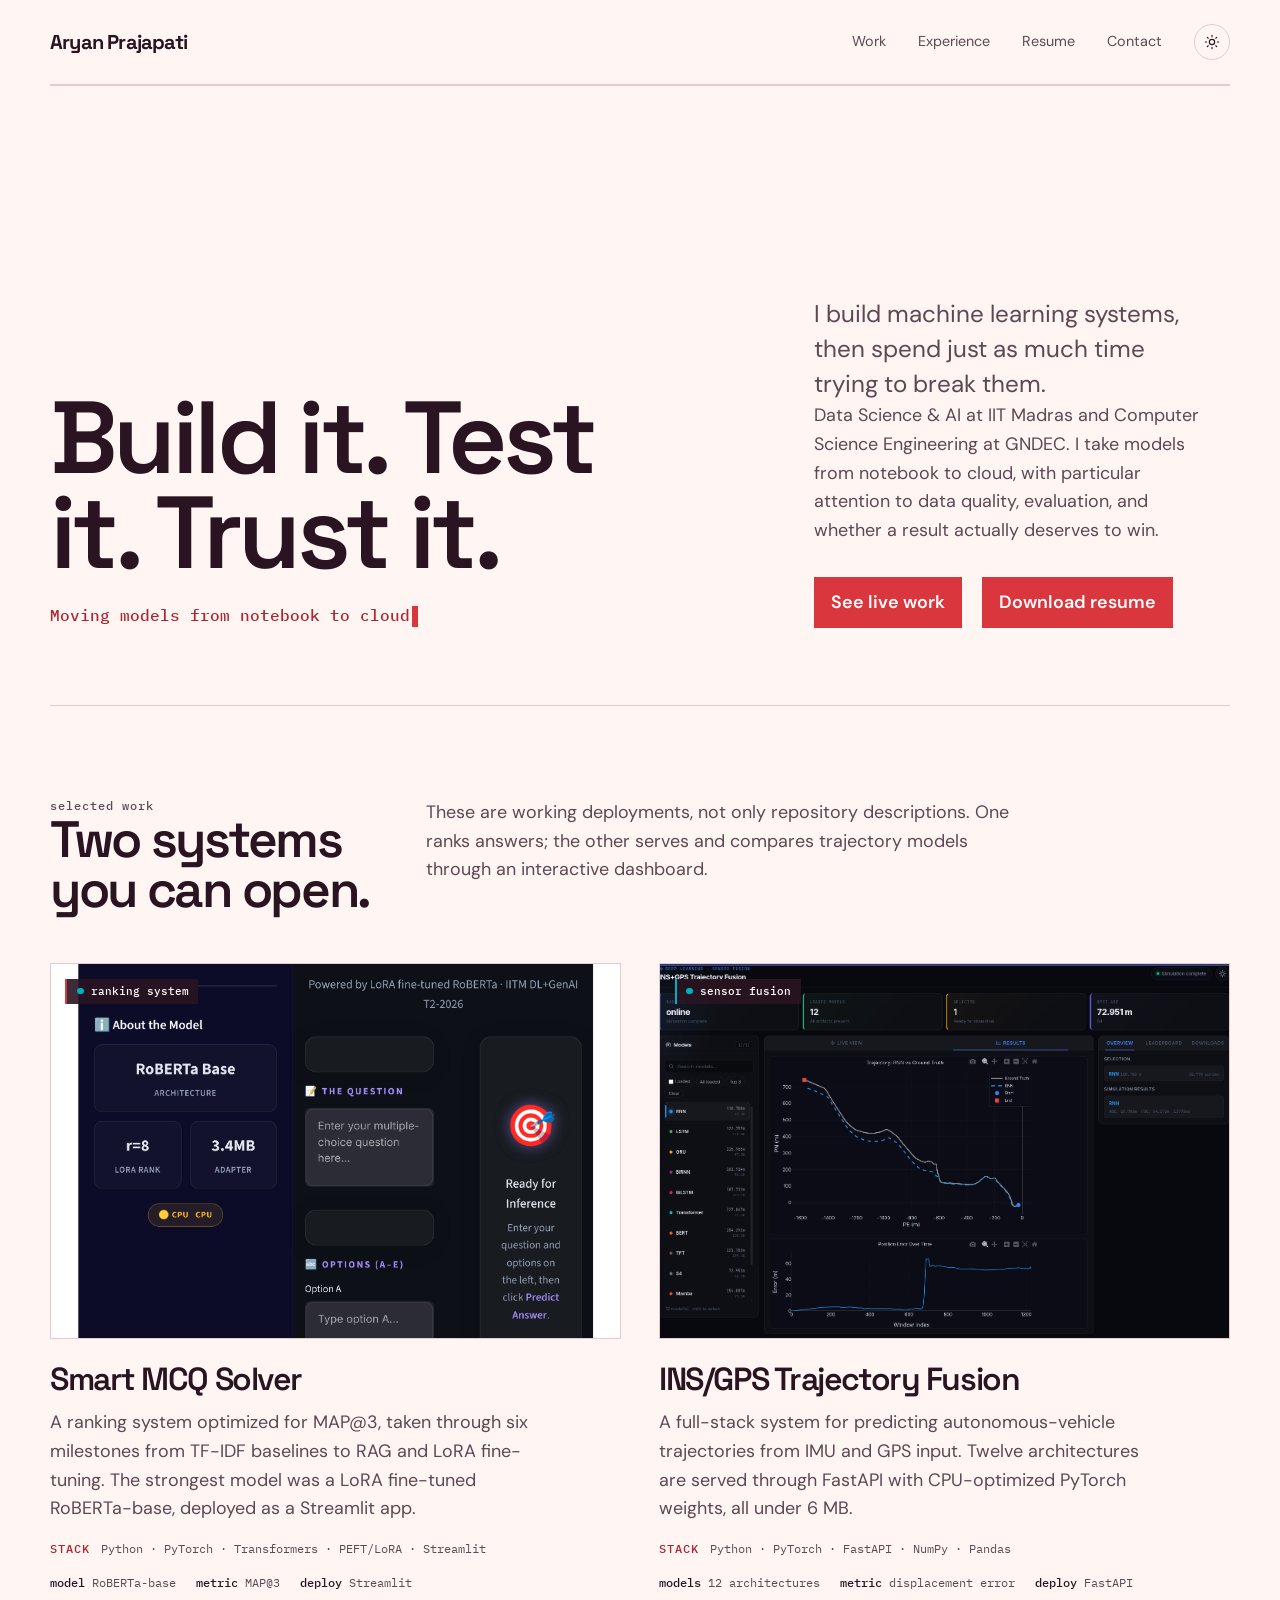
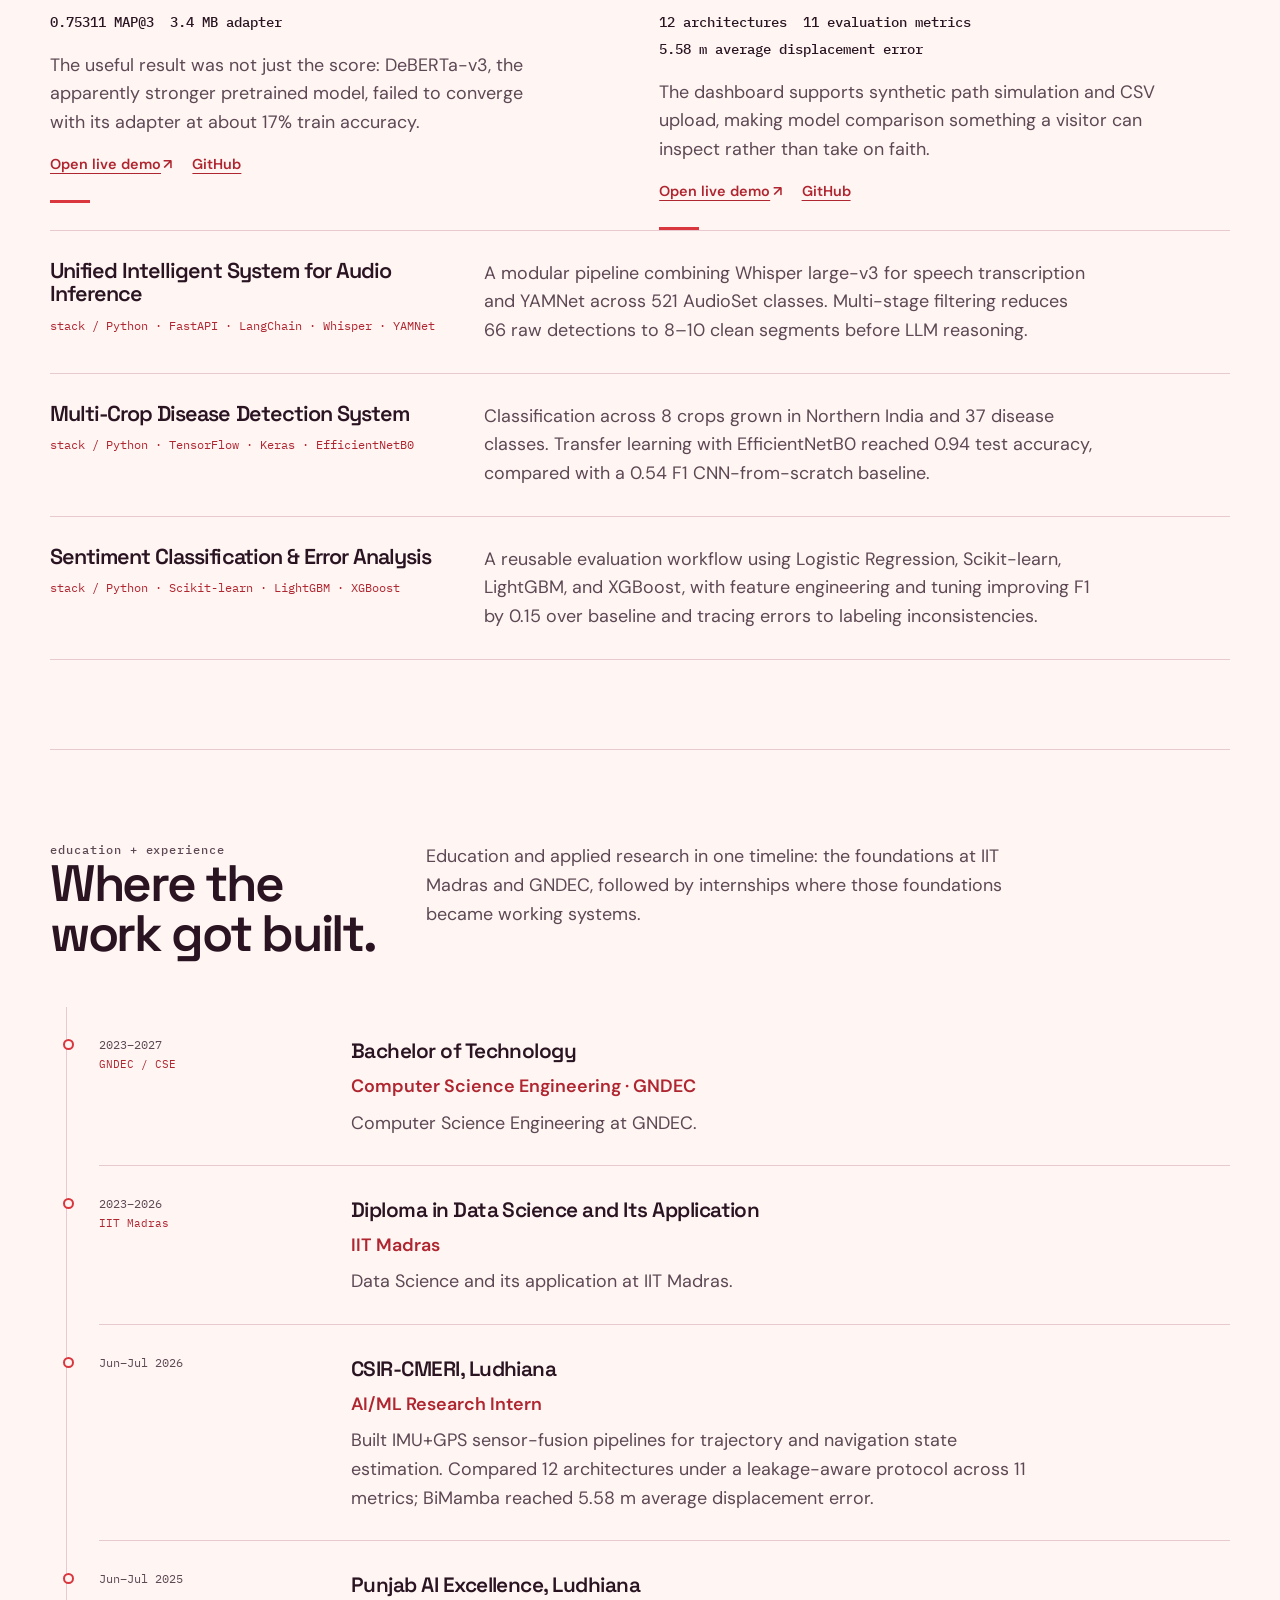
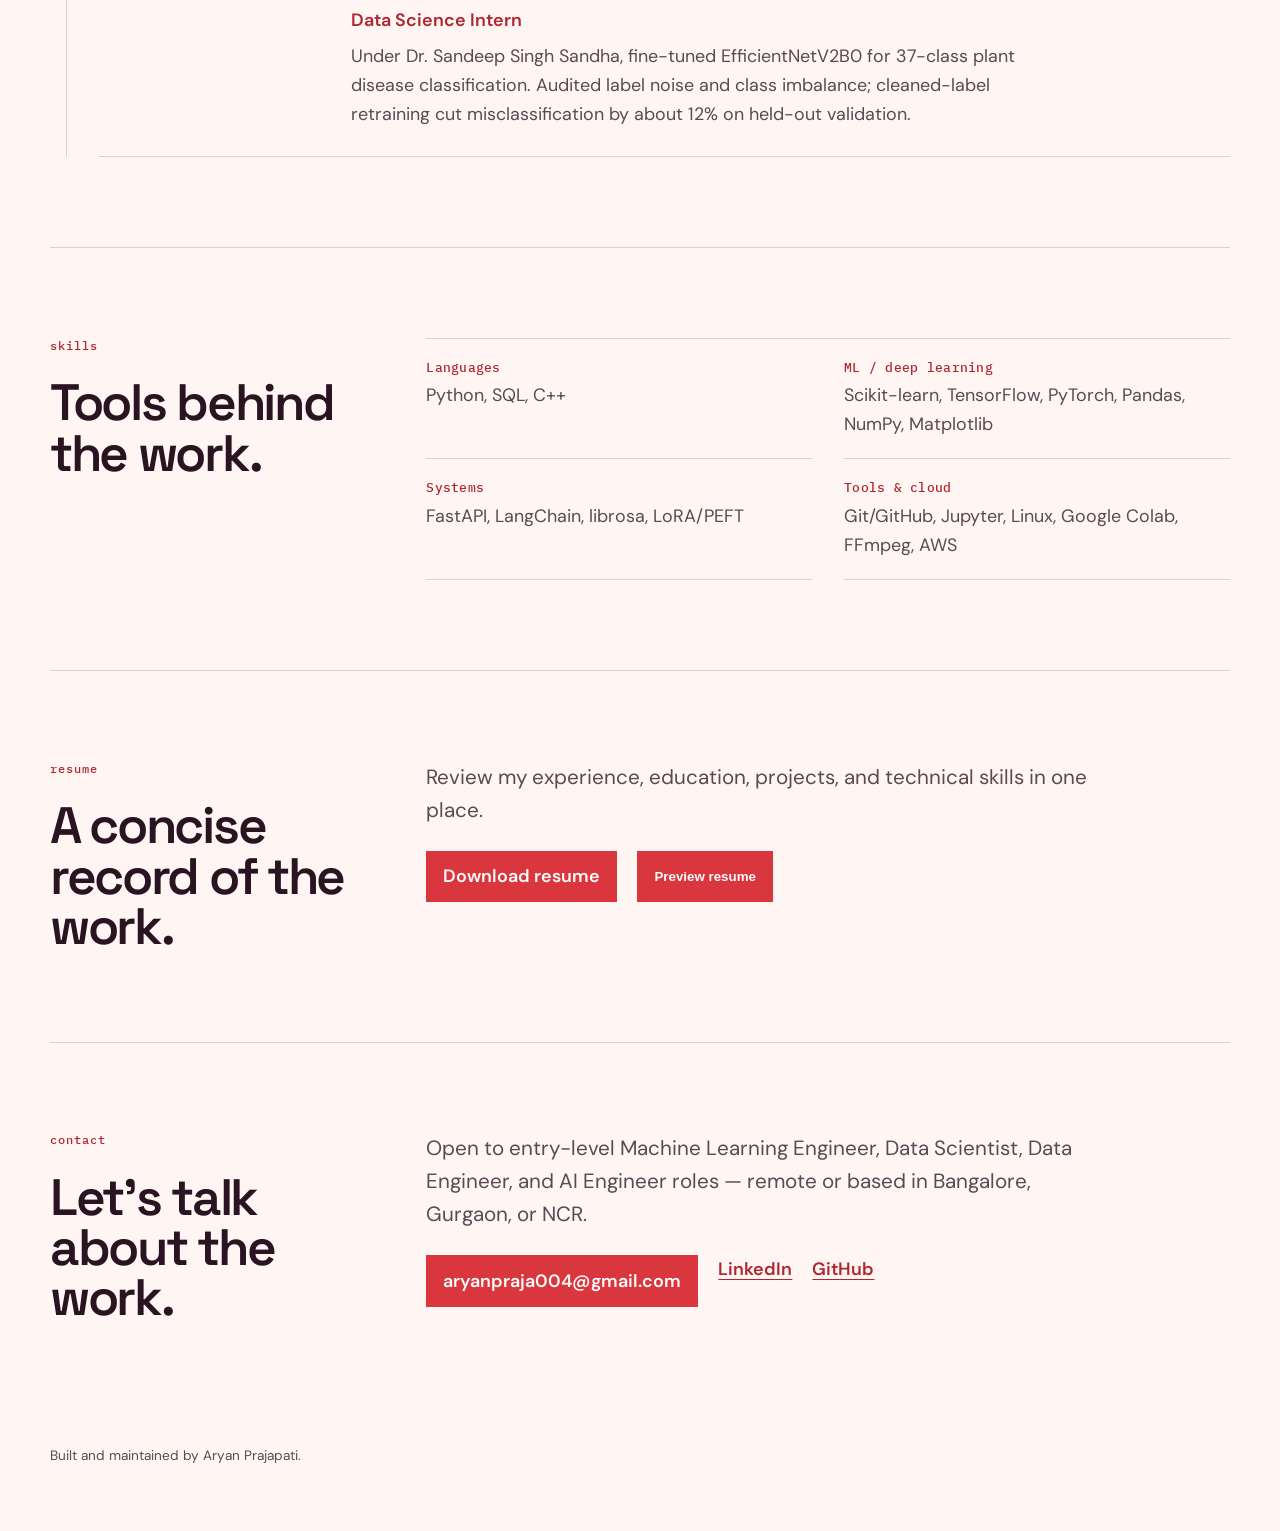
==== commit 0b41da28: "add : resume preview feature" ====
--- a/index.html
+++ b/index.html
@@ -192,6 +192,12 @@
     .resume h2 { max-width: 12ch; margin: 0; font-size: clamp(2.2rem, 4vw, 4.5rem); line-height: .98; }
     .resume-copy { max-width: 42rem; }
     .resume-copy p { margin: 0 0 1.5rem; color: var(--aubergine-soft); font-size: 1.29rem; }
+    .resume-actions { display: flex; flex-wrap: wrap; gap: .75rem 1.25rem; }
+    .resume-preview { position: fixed; inset: 0; z-index: 10; display: grid; place-items: center; width: 100%; height: 100%; padding: clamp(1rem, 4vw, 4rem); border: 0; background: rgba(42, 20, 34, .82); }
+    .resume-preview[hidden] { display: none; }
+    .resume-preview-frame { width: min(100%, 1100px); height: 100%; border: 1px solid var(--dusty-rose); background: var(--white); box-shadow: 0 1rem 3rem rgba(0, 0, 0, .3); }
+    .resume-preview-frame iframe { display: block; width: 100%; height: 100%; border: 0; }
+    .resume-preview-exit { position: absolute; top: clamp(1rem, 3vw, 2rem); right: clamp(1rem, 3vw, 2rem); z-index: 1; }
 
     .contact { display: grid; grid-template-columns: minmax(180px, .6fr) minmax(0, 1.4fr); gap: 2rem; align-items: start; }
     .contact h2 { margin: 0; font-size: clamp(2.2rem, 4vw, 4.5rem); line-height: .98; }
@@ -206,6 +212,7 @@
       .section-heading, .skills-layout, .resume, .contact { grid-template-columns: 1fr; gap: 1rem; }
       .section-heading { margin-bottom: 2rem; }
       .section-heading h2, .skills-layout h2, .resume h2, .contact h2 { max-width: none; }
+      .resume-preview { grid-column: 1; }
       .feature-grid { grid-template-columns: 1fr; gap: 3.5rem; }
       .evidence-row, .role { grid-template-columns: 1fr; gap: .6rem; }
       .skill-grid { gap: 0 1rem; }
@@ -404,7 +411,17 @@
         </div>
         <div class="resume-copy">
           <p>Review my experience, education, projects, and technical skills in one place.</p>
-          <a class="button" href="myresume.pdf" download="Aryan-Prajapati-Resume.pdf">Download resume</a>
+          <div class="resume-actions">
+            <a class="button" href="myresume.pdf" download="Aryan-Prajapati-Resume.pdf">Download resume</a>
+            <button class="button" type="button" data-preview-toggle aria-controls="resume-preview" aria-expanded="false">Preview resume</button>
+          </div>
+        </div>
+        <div id="resume-preview" class="resume-preview" data-src="myresume.pdf#toolbar=1" role="dialog" aria-labelledby="resume-preview-title" aria-modal="true" hidden>
+          <div class="resume-preview-frame">
+            <h3 id="resume-preview-title" hidden>Resume preview</h3>
+            <iframe title="Resume preview"></iframe>
+          </div>
+          <button class="button resume-preview-exit" type="button" data-preview-exit>Exit preview</button>
         </div>
       </section>
 
@@ -432,6 +449,10 @@
       const themeToggle = document.querySelector('.theme-toggle');
       const typewriter = document.querySelector('.typewriter');
       const typewriterText = document.querySelector('.typewriter-text');
+      const previewToggle = document.querySelector('[data-preview-toggle]');
+      const resumePreview = document.querySelector('#resume-preview');
+      const previewFrame = resumePreview?.querySelector('iframe');
+      const previewExit = document.querySelector('[data-preview-exit]');
       const motionQuery = window.matchMedia('(prefers-reduced-motion: reduce)');
       const phrases = [
         'Moving models from notebook to cloud',
@@ -460,6 +481,31 @@
       const initialTheme = getStoredTheme() || (window.matchMedia('(prefers-color-scheme: dark)').matches ? 'dark' : 'light');
       setTheme(initialTheme);
       themeToggle.addEventListener('click', () => setTheme(root.dataset.theme === 'dark' ? 'light' : 'dark', true));
+
+      if (previewToggle && resumePreview) {
+        const closePreview = () => {
+          resumePreview.setAttribute('hidden', '');
+          previewToggle.setAttribute('aria-expanded', 'false');
+          previewToggle.textContent = 'Preview resume';
+          document.body.style.overflow = '';
+        };
+
+        previewToggle.addEventListener('click', () => {
+          if (previewFrame && !previewFrame.getAttribute('src')) {
+            previewFrame.setAttribute('src', resumePreview.dataset.src);
+          }
+          resumePreview.removeAttribute('hidden');
+          previewToggle.setAttribute('aria-expanded', 'true');
+          document.body.style.overflow = 'hidden';
+        });
+        previewExit?.addEventListener('click', closePreview);
+        resumePreview.addEventListener('click', (event) => {
+          if (event.target === resumePreview) closePreview();
+        });
+        document.addEventListener('keydown', (event) => {
+          if (event.key === 'Escape' && !resumePreview.hasAttribute('hidden')) closePreview();
+        });
+      }
 
       const updateActiveSection = (entries) => {
         entries.forEach((entry) => {
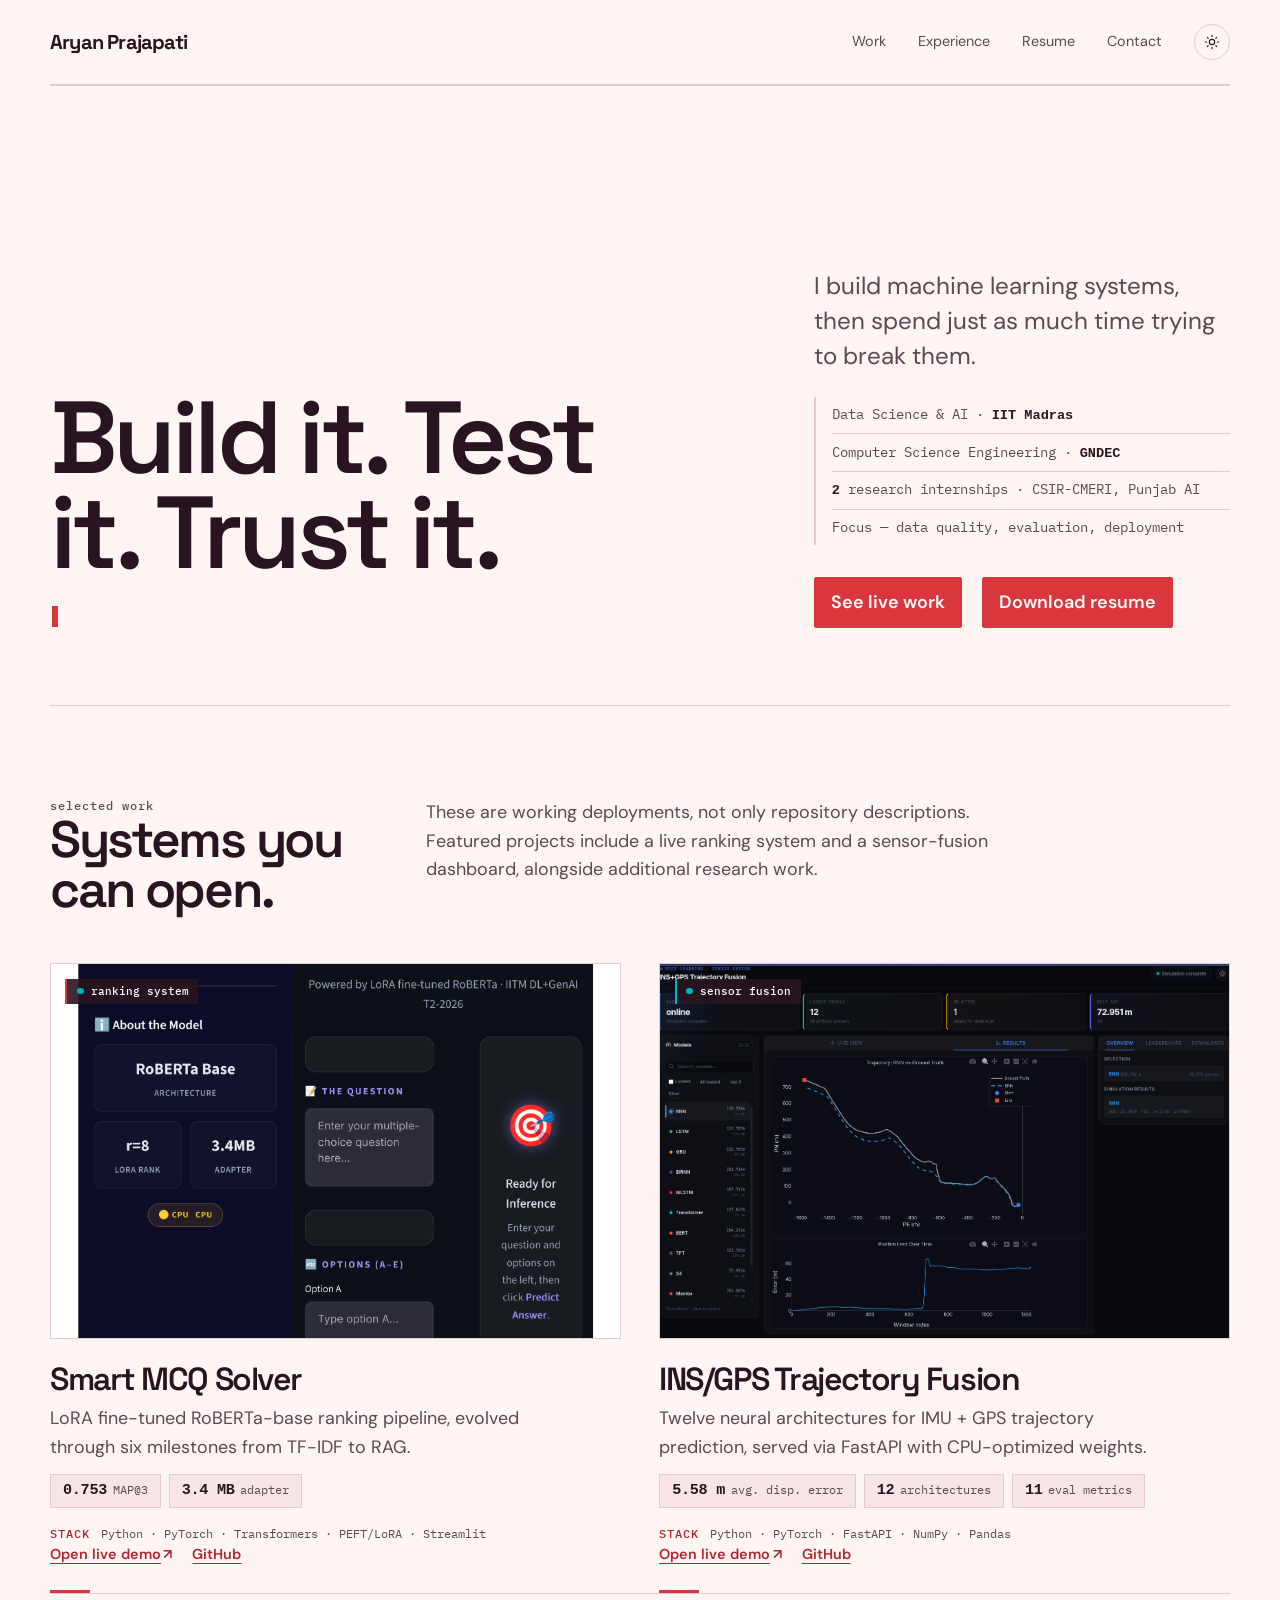
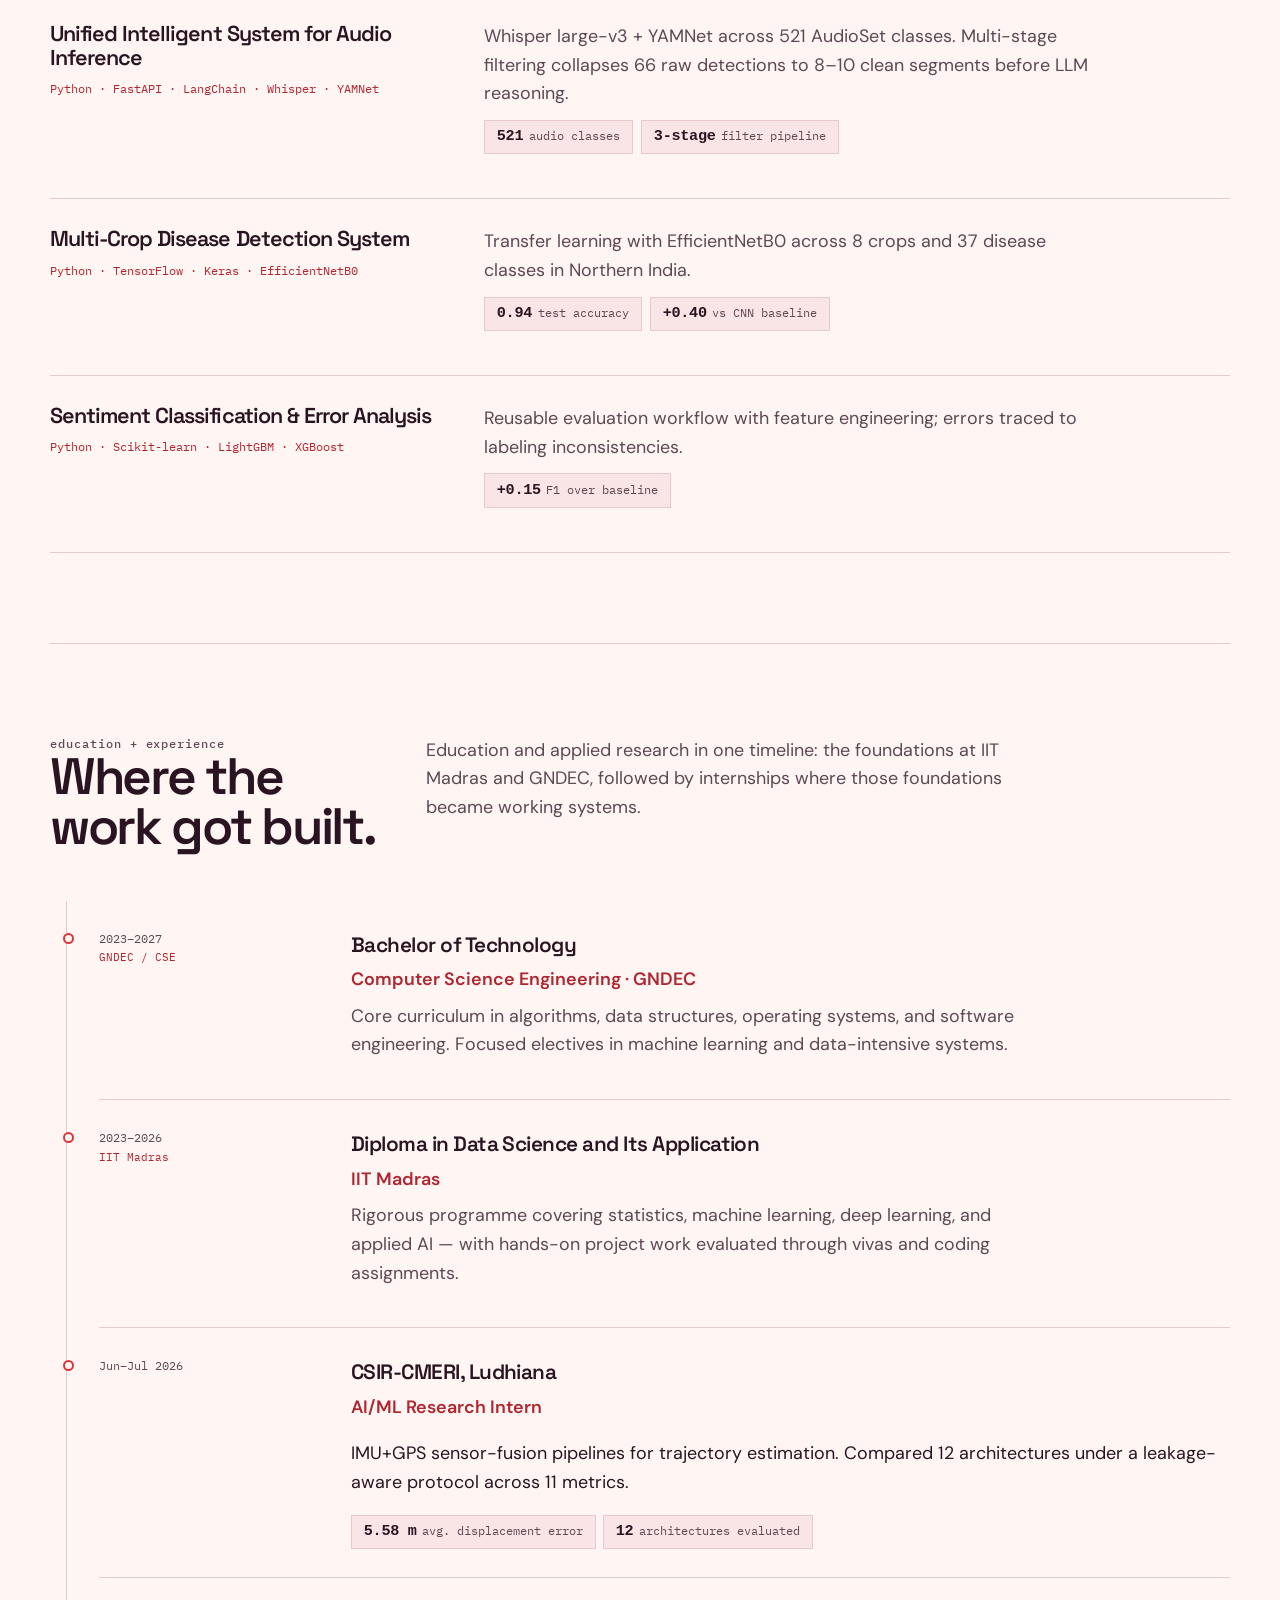
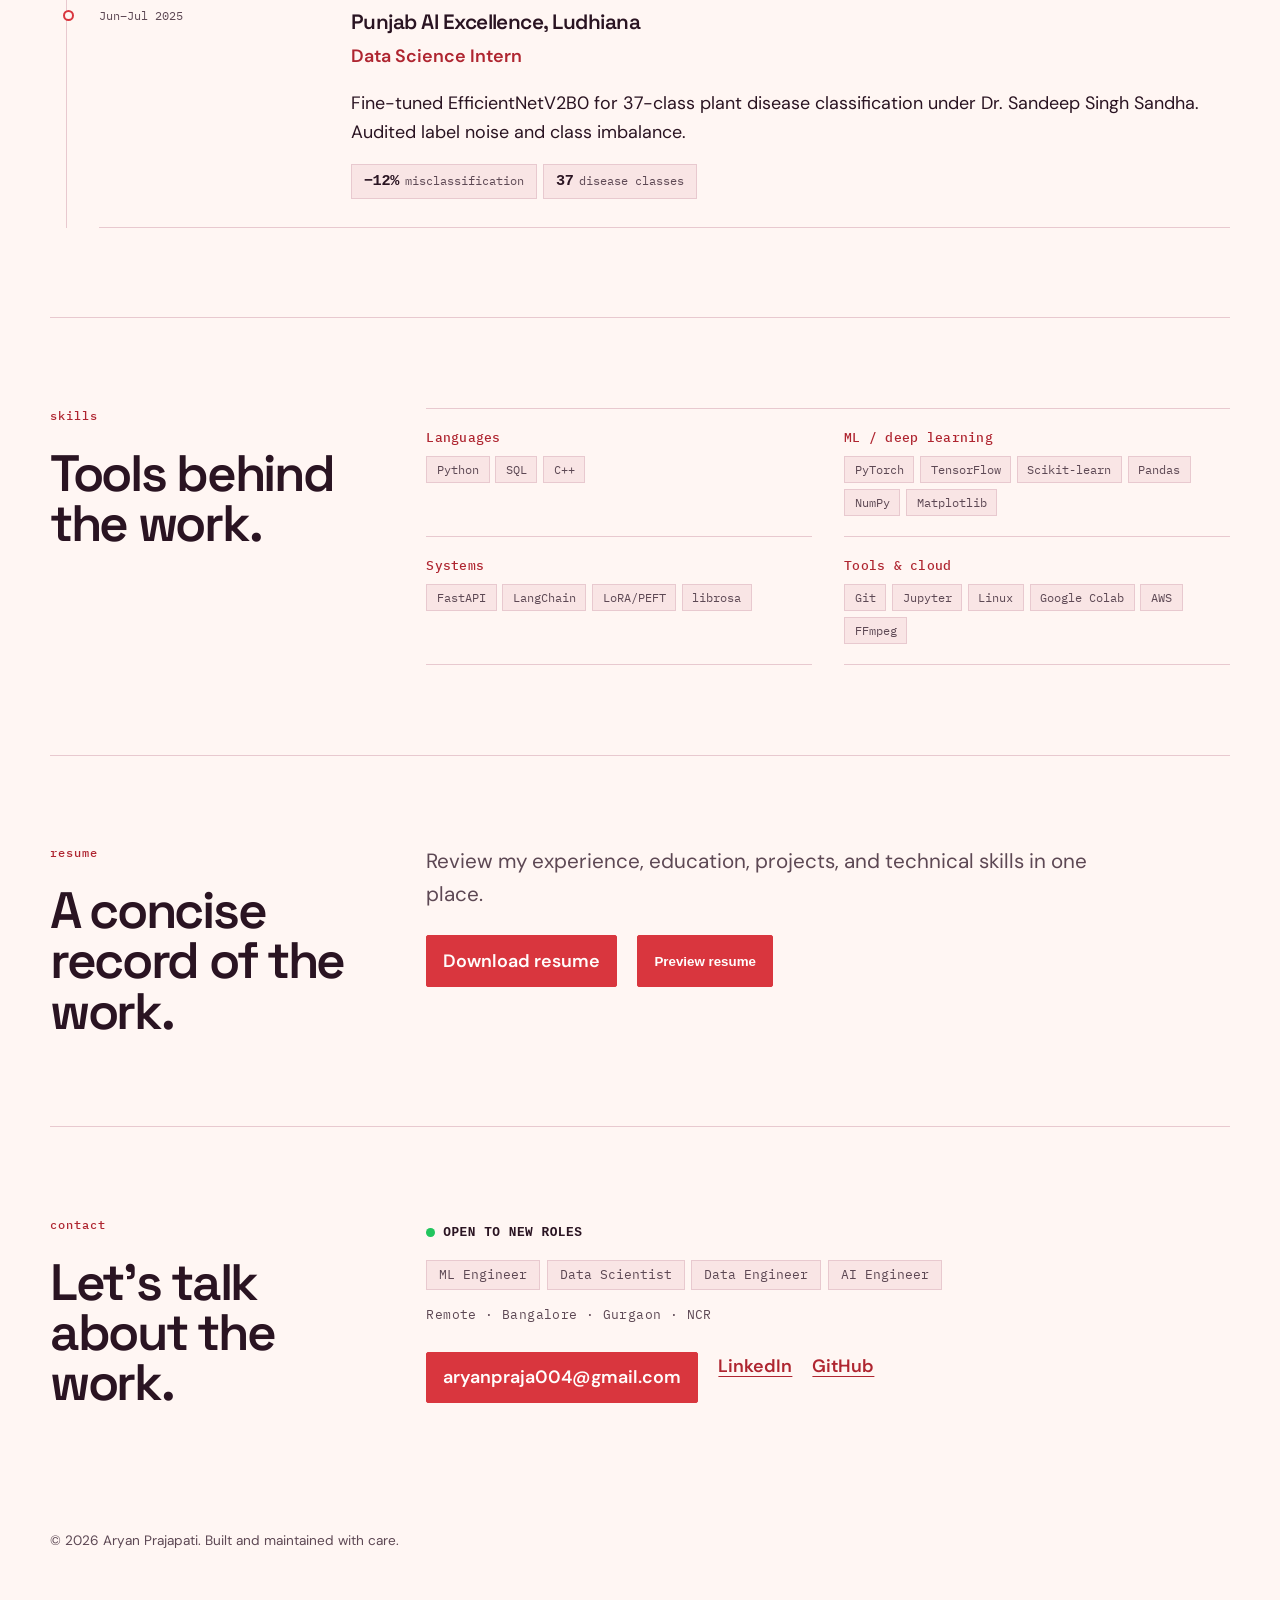
==== commit ee115004: "refactor: extract CSS/JS, fix SEO, a11y, and polish all sections - Extract inline CSS → style.css (2" ====
--- a/index.html
+++ b/index.html
@@ -5,233 +5,73 @@
   <meta name="viewport" content="width=device-width, initial-scale=1">
   <title>Aryan Prajapati — Machine Learning Systems</title>
   <meta name="description" content="Aryan Prajapati builds and evaluates machine learning systems, from sensor fusion pipelines to live ranking applications.">
+
+  <!-- Open Graph -->
+  <meta property="og:type" content="website">
+  <meta property="og:title" content="Aryan Prajapati — Machine Learning Systems">
+  <meta property="og:description" content="Building and evaluating ML systems — from sensor fusion pipelines to live ranking applications.">
+  <meta property="og:url" content="https://aryan-prajapati004.github.io/">
+  <meta property="og:image" content="https://aryan-prajapati004.github.io/ins_gps.png">
+  <meta property="og:site_name" content="Aryan Prajapati">
+
+  <!-- Twitter Card -->
+  <meta name="twitter:card" content="summary_large_image">
+  <meta name="twitter:title" content="Aryan Prajapati — Machine Learning Systems">
+  <meta name="twitter:description" content="Building and evaluating ML systems — from sensor fusion pipelines to live ranking applications.">
+  <meta name="twitter:image" content="https://aryan-prajapati004.github.io/ins_gps.png">
+
+  <!-- Canonical -->
+  <link rel="canonical" href="https://aryan-prajapati004.github.io/">
+
+  <!-- Favicon -->
+  <link rel="icon" type="image/svg+xml" href="favicon.svg">
+
+  <!-- Fonts -->
   <link rel="preconnect" href="https://fonts.googleapis.com">
   <link rel="preconnect" href="https://fonts.gstatic.com" crossorigin>
   <link href="https://fonts.googleapis.com/css2?family=DM+Sans:wght@400;500;600;700&family=IBM+Plex+Mono:wght@400;500&family=Space+Grotesk:wght@500;600;700&display=swap" rel="stylesheet">
-  <style>
-    :root {
-      --porcelain: #fff6f3;
-      --porcelain-deep: #f9e5e5;
-      --aubergine: #2a1422;
-      --aubergine-soft: #5d4854;
-      --carmine: #d9363e;
-      --carmine-dark: #af2530;
-      --cyan: #00afc0;
-      --dusty-rose: #e8c9cf;
-      --white: #fffdfc;
-      --live-surface: rgba(42, 20, 34, .9);
-      --live-shadow: rgba(0, 175, 192, .55);
-      --live-shadow-clear: rgba(0, 175, 192, 0);
-      --max-width: 1180px;
-      --gutter: clamp(1.25rem, 3vw, 3rem);
-      --radius: 2px;
-    }
-
-    [data-theme="dark"] {
-      --porcelain: #171217;
-      --porcelain-deep: #241a23;
-      --aubergine: #f8eeea;
-      --aubergine-soft: #cebcc3;
-      --carmine: #ef4b55;
-      --carmine-dark: #ff7a80;
-      --cyan: #39d6dd;
-      --dusty-rose: #4c3440;
-      --white: #fffdfc;
-      --live-surface: rgba(15, 10, 17, .92);
-      --live-shadow: rgba(57, 214, 221, .55);
-      --live-shadow-clear: rgba(57, 214, 221, 0);
-    }
-
-    @media (prefers-color-scheme: dark) {
-      :root:not([data-theme]) {
-        --porcelain: #171217;
-        --porcelain-deep: #241a23;
-        --aubergine: #f8eeea;
-        --aubergine-soft: #cebcc3;
-        --carmine: #ef4b55;
-        --carmine-dark: #ff7a80;
-        --cyan: #39d6dd;
-        --dusty-rose: #4c3440;
-        --white: #fffdfc;
-        --live-surface: rgba(15, 10, 17, .92);
-        --live-shadow: rgba(57, 214, 221, .55);
-        --live-shadow-clear: rgba(57, 214, 221, 0);
+
+  <!-- Stylesheet -->
+  <link rel="stylesheet" href="style.css">
+
+  <!-- Theme init — runs before first paint to prevent flash -->
+  <script>
+    (function() {
+      var stored;
+      try { stored = localStorage.getItem('aryan-portfolio-theme'); } catch(e) {}
+      var theme = stored || (window.matchMedia('(prefers-color-scheme: dark)').matches ? 'dark' : 'light');
+      document.documentElement.dataset.theme = theme;
+    })();
+  </script>
+
+  <!-- JSON-LD Structured Data -->
+  <script type="application/ld+json">
+  {
+    "@context": "https://schema.org",
+    "@type": "Person",
+    "name": "Aryan Prajapati",
+    "url": "https://aryan-prajapati004.github.io",
+    "jobTitle": "Machine Learning Engineer",
+    "alumniOf": [
+      {
+        "@type": "CollegeOrUniversity",
+        "name": "IIT Madras"
+      },
+      {
+        "@type": "CollegeOrUniversity",
+        "name": "GNDEC"
       }
-    }
-
-    * { box-sizing: border-box; }
-    html { scroll-behavior: smooth; }
-    body {
-      margin: 0;
-      background: var(--porcelain);
-      color: var(--aubergine);
-      font-family: 'DM Sans', sans-serif;
-      font-size: 1.12rem;
-      line-height: 1.6;
-      -webkit-font-smoothing: antialiased;
-    }
-    img { display: block; max-width: 100%; }
-    a { color: inherit; }
-    a:focus-visible { outline: 3px solid var(--carmine); outline-offset: 4px; }
-    ::selection { background: var(--carmine); color: var(--white); }
-
-    .site-shell { width: min(var(--max-width), calc(100% - (var(--gutter) * 2))); margin: 0 auto; }
-    .mono { font-family: 'IBM Plex Mono', monospace; }
-
-    .site-header {
-      display: flex;
-      align-items: center;
-      justify-content: space-between;
-      gap: 2rem;
-      padding: 1.5rem 0;
-      border-bottom: 1px solid var(--dusty-rose);
-    }
-    .wordmark { font-family: 'Space Grotesk', sans-serif; font-weight: 700; font-size: 112%; letter-spacing: -0.04em; text-decoration: none; }
-    .header-actions { display: flex; align-items: center; gap: clamp(1rem, 2.5vw, 2rem); }
-    .site-nav { display: flex; gap: clamp(1rem, 2.5vw, 2rem); font-size: .9rem; }
-    .site-nav a { text-decoration: none; color: var(--aubergine-soft); transition: color .18s ease, border-color .18s ease; }
-    .site-nav a[aria-current="page"] { color: var(--carmine-dark); border-bottom: 1px solid currentColor; }
-    .site-nav a:hover { color: var(--carmine); }
-    .theme-toggle { display: inline-grid; place-items: center; width: 2.25rem; height: 2.25rem; padding: 0; border: 1px solid var(--dusty-rose); border-radius: 50%; background: transparent; color: var(--aubergine); cursor: pointer; transition: background-color .2s ease, color .2s ease, border-color .2s ease, box-shadow .2s ease; }
-    .theme-toggle:hover { border-color: var(--carmine); color: var(--carmine); }
-    .theme-toggle:focus-visible { outline: 3px solid var(--carmine); outline-offset: 4px; }
-    .theme-icon { width: 1rem; height: 1rem; fill: none; stroke: currentColor; stroke-linecap: round; stroke-linejoin: round; stroke-width: 1.7; }
-    .moon-icon { display: none; }
-    [data-theme="dark"] .sun-icon { display: none; }
-    [data-theme="dark"] .moon-icon { display: block; }
-    .theme-icon .moon-cutout { fill: var(--porcelain); stroke: none; }
-
-    .hero {
-      min-height: min(620px, 72vh);
-      display: grid;
-      grid-template-columns: minmax(0, 1.15fr) minmax(260px, .85fr);
-      align-items: end;
-      gap: 5rem;
-      padding: clamp(4rem, 8vw, 7rem) 0 clamp(3rem, 6vw, 5rem);
-      animation: hero-in .8s cubic-bezier(.2,.8,.2,1) both;
-    }
-    @keyframes hero-in {
-      from { opacity: 0; transform: translateY(18px); }
-      to { opacity: 1; transform: translateY(0); }
-    }
-    .section-kicker {
-      margin: 0 0 1.5rem;
-      color: var(--carmine-dark);
-      font: 500 .75rem/1.4 'IBM Plex Mono', monospace;
-      letter-spacing: .08em;
-      text-transform: lowercase;
-    }
-    h1, h2, h3 { font-family: 'Space Grotesk', sans-serif; font-weight: 600; letter-spacing: -.045em; }
-    h1 { max-width: 10ch; margin: 0; font-size: clamp(3.4rem, 8vw, 7.5rem); line-height: .93; }
-    .typewriter { min-height: 1.5em; margin: 1.5rem 0 0; color: var(--carmine-dark); font: 500 clamp(.85rem, 1.3vw, 1rem)/1.4 'IBM Plex Mono', monospace; }
-    .typewriter-cursor { display: inline-block; margin-left: .15rem; color: var(--carmine); animation: cursor-blink .9s steps(1, end) infinite; }
-    @keyframes cursor-blink { 50% { opacity: 0; } }
-    .typewriter.crossfade .typewriter-text { display: inline-block; animation: phrase-fade 1.4s ease both; }
-    @keyframes phrase-fade { 0%, 100% { opacity: .35; } 20%, 80% { opacity: 1; } }
-    .hero-lede { max-width: 30rem; margin: 0 0 2rem; color: var(--aubergine-soft); font-size: clamp(1.23rem, 2vw, 1.51rem); line-height: 1.45; }
-    .hero-aside { align-self: end; padding-left: clamp(0rem, 4vw, 4rem); }
-    .hero-aside p { max-width: 25rem; margin: 0; color: var(--aubergine-soft); }
-    .hero-actions { display: flex; flex-wrap: wrap; gap: .75rem 1.25rem; margin-top: 2rem; }
-    .button, .text-link { font-weight: 600; text-decoration: none; }
-    .button { display: inline-flex; align-items: center; min-height: 2.75rem; padding: .65rem 1rem; border: 1px solid var(--carmine); background: var(--carmine); color: var(--white); transition: background .18s ease, border-color .18s ease; }
-    .button:hover { background: var(--carmine-dark); border-color: var(--carmine-dark); }
-    .text-link { color: var(--carmine-dark); text-decoration: underline; text-decoration-thickness: 1px; text-underline-offset: .25em; }
-    .text-link:hover { color: var(--aubergine); }
-
-    section { padding: clamp(3.5rem, 7vw, 6rem) 0; border-top: 1px solid var(--dusty-rose); }
-    .section-heading { display: grid; grid-template-columns: minmax(180px, .6fr) minmax(0, 1.4fr); gap: 2rem; margin-bottom: 3rem; }
-    .section-heading h2 { max-width: 12ch; margin: 0; font-size: clamp(2.2rem, 4vw, 4.5rem); line-height: .98; }
-    .section-heading p { max-width: 38rem; margin: .15rem 0 0; color: var(--aubergine-soft); }
-
-    .feature-grid { display: grid; grid-template-columns: repeat(2, minmax(0, 1fr)); gap: clamp(1.5rem, 3vw, 3rem); }
-    .feature { min-width: 0; }
-    .feature-media { position: relative; overflow: hidden; aspect-ratio: 1.52 / 1; margin-bottom: 1.5rem; border: 1px solid var(--dusty-rose); background: var(--aubergine); }
-    .feature-media img { width: 100%; height: 100%; object-fit: cover; object-position: center; }
-    .feature:first-child .feature-media img { object-position: center 37%; }
-    .feature::after { content: ''; display: block; width: 2.5rem; height: 3px; margin-top: 1.5rem; background: var(--carmine); }
-    .live-status { position: absolute; top: .9rem; left: .9rem; display: inline-flex; align-items: center; gap: .45rem; padding: .35rem .6rem; background: var(--live-surface); color: var(--white); font: 500 .7rem 'IBM Plex Mono', monospace; }
-    .feature:first-child .live-status { border-left: 2px solid var(--carmine); }
-    .feature:nth-child(2) .live-status { border-left: 2px solid var(--cyan); }
-    .live-status::before { content: ''; width: .42rem; height: .42rem; border-radius: 50%; background: var(--cyan); box-shadow: 0 0 0 0 var(--live-shadow); animation: live-pulse 2s ease-out infinite; }
-    @keyframes live-pulse { 70% { box-shadow: 0 0 0 6px var(--live-shadow-clear); } 100% { box-shadow: 0 0 0 0 var(--live-shadow-clear); } }
-    .feature h3 { margin: 0 0 .75rem; font-size: clamp(1.45rem, 2.5vw, 2rem); line-height: 1.05; }
-    .feature p { max-width: 31rem; margin: 0 0 1rem; color: var(--aubergine-soft); }
-    .stack { display: flex; flex-wrap: wrap; align-items: baseline; gap: .45rem .7rem; margin: 0 0 1.25rem; color: var(--aubergine-soft); font: .78rem/1.5 'IBM Plex Mono', monospace; }
-    .stack-label { color: var(--carmine-dark); font-weight: 500; text-transform: uppercase; letter-spacing: .08em; }
-    .project-meta { display: flex; flex-wrap: wrap; gap: .5rem 1.25rem; margin: 0 0 1.25rem; color: var(--aubergine-soft); font: .75rem/1.5 'IBM Plex Mono', monospace; }
-    .project-meta strong { color: var(--aubergine); font-weight: 500; }
-    .evidence { display: flex; flex-wrap: wrap; gap: .5rem 1rem; margin: 1.25rem 0; }
-    .evidence strong { color: var(--aubergine); font: 500 .9rem 'IBM Plex Mono', monospace; }
-    .feature-links { display: flex; flex-wrap: wrap; gap: .75rem 1.25rem; font-size: .9rem; }
-    .feature-links a:first-child::after { content: ' ↗'; display: inline-block; margin-left: .15rem; }
-
-    .evidence-list { border-top: 1px solid var(--dusty-rose); }
-    .evidence-row { display: grid; grid-template-columns: minmax(200px, .7fr) minmax(0, 1.3fr); gap: 2rem; padding: 1.75rem 0; border-bottom: 1px solid var(--dusty-rose); }
-    .evidence-row h3 { margin: 0; font-size: 1.35rem; line-height: 1.1; }
-    .evidence-row p { max-width: 38rem; margin: 0; color: var(--aubergine-soft); }
-    .evidence-row .mono { display: block; margin-top: .6rem; color: var(--carmine-dark); font-size: .75rem; }
-
-    .experience-list { border-top: 1px solid var(--dusty-rose); }
-    .experience-list { position: relative; margin-left: 1rem; padding-left: 2rem; border-top: 0; border-left: 1px solid var(--dusty-rose); }
-    .role { position: relative; display: grid; grid-template-columns: minmax(150px, .4fr) minmax(0, 1.6fr); gap: 2rem; padding: 1.75rem 0; border-bottom: 1px solid var(--dusty-rose); }
-    .role::before { content: ''; position: absolute; top: 2rem; left: calc(-2rem - 4px); width: 7px; height: 7px; border: 2px solid var(--carmine); border-radius: 50%; background: var(--porcelain); }
-    .role-date { color: var(--aubergine-soft); font: .78rem/1.5 'IBM Plex Mono', monospace; }
-    .role-date .mono { margin-top: .25rem; color: var(--carmine-dark); font-size: .7rem; }
-    .role h3 { margin: 0 0 .2rem; font-size: 1.3rem; letter-spacing: -.025em; }
-    .role-title { margin: 0 0 .5rem; color: var(--carmine-dark); font-weight: 600; }
-    .role p:last-child { max-width: 43rem; margin: 0; color: var(--aubergine-soft); }
-
-    .skills-layout { display: grid; grid-template-columns: minmax(180px, .6fr) minmax(0, 1.4fr); gap: 2rem; }
-    .skills-layout h2 { margin: 0; font-size: clamp(2.2rem, 4vw, 4.5rem); line-height: .98; }
-    .skill-grid { display: grid; grid-template-columns: repeat(2, minmax(0, 1fr)); gap: 0 2rem; border-top: 1px solid var(--dusty-rose); }
-    .skill-group { padding: 1.25rem 0; border-bottom: 1px solid var(--dusty-rose); }
-    .skill-group h3 { margin: 0 0 .35rem; color: var(--carmine-dark); font: 500 .8rem 'IBM Plex Mono', monospace; letter-spacing: .02em; }
-    .skill-group p { margin: 0; color: var(--aubergine-soft); }
-
-    .resume { display: grid; grid-template-columns: minmax(180px, .6fr) minmax(0, 1.4fr); gap: 2rem; align-items: start; }
-    .resume h2 { max-width: 12ch; margin: 0; font-size: clamp(2.2rem, 4vw, 4.5rem); line-height: .98; }
-    .resume-copy { max-width: 42rem; }
-    .resume-copy p { margin: 0 0 1.5rem; color: var(--aubergine-soft); font-size: 1.29rem; }
-    .resume-actions { display: flex; flex-wrap: wrap; gap: .75rem 1.25rem; }
-    .resume-preview { position: fixed; inset: 0; z-index: 10; display: grid; place-items: center; width: 100%; height: 100%; padding: clamp(1rem, 4vw, 4rem); border: 0; background: rgba(42, 20, 34, .82); }
-    .resume-preview[hidden] { display: none; }
-    .resume-preview-frame { width: min(100%, 1100px); height: 100%; border: 1px solid var(--dusty-rose); background: var(--white); box-shadow: 0 1rem 3rem rgba(0, 0, 0, .3); }
-    .resume-preview-frame iframe { display: block; width: 100%; height: 100%; border: 0; }
-    .resume-preview-exit { position: absolute; top: clamp(1rem, 3vw, 2rem); right: clamp(1rem, 3vw, 2rem); z-index: 1; }
-
-    .contact { display: grid; grid-template-columns: minmax(180px, .6fr) minmax(0, 1.4fr); gap: 2rem; align-items: start; }
-    .contact h2 { margin: 0; font-size: clamp(2.2rem, 4vw, 4.5rem); line-height: .98; }
-    .contact-copy { max-width: 42rem; }
-    .contact-copy p { margin: 0 0 1.5rem; color: var(--aubergine-soft); font-size: 1.29rem; }
-    .contact-links { display: flex; flex-wrap: wrap; gap: .75rem 1.25rem; }
-    footer { padding: 2rem 0 4rem; color: var(--aubergine-soft); font-size: .85rem; }
-
-    @media (max-width: 760px) {
-      .hero { min-height: auto; grid-template-columns: 1fr; gap: 2.5rem; padding-top: 5rem; }
-      .hero-aside { padding-left: 0; }
-      .section-heading, .skills-layout, .resume, .contact { grid-template-columns: 1fr; gap: 1rem; }
-      .section-heading { margin-bottom: 2rem; }
-      .section-heading h2, .skills-layout h2, .resume h2, .contact h2 { max-width: none; }
-      .resume-preview { grid-column: 1; }
-      .feature-grid { grid-template-columns: 1fr; gap: 3.5rem; }
-      .evidence-row, .role { grid-template-columns: 1fr; gap: .6rem; }
-      .skill-grid { gap: 0 1rem; }
-    }
-    @media (max-width: 480px) {
-      .site-header { align-items: flex-start; }
-      .site-nav { gap: .8rem; font-size: .8rem; }
-      h1 { font-size: clamp(3rem, 16vw, 4.5rem); }
-      .skill-grid { grid-template-columns: 1fr; }
-      .feature-media { aspect-ratio: 1.25 / 1; }
-    }
-    @media (prefers-reduced-motion: reduce) {
-      html { scroll-behavior: auto; }
-      *, *::before, *::after { animation-duration: .01ms !important; animation-iteration-count: 1 !important; transition-duration: .01ms !important; }
-      .typewriter.crossfade .typewriter-text { animation: none; }
-    }
-  </style>
+    ],
+    "sameAs": [
+      "https://www.linkedin.com/in/aryanprajapati-508535287",
+      "https://github.com/aryan-prajapati004"
+    ]
+  }
+  </script>
 </head>
 <body>
+  <a class="skip-link" href="#main-content">Skip to content</a>
+
   <div class="site-shell">
     <header class="site-header">
       <a class="wordmark" href="#top">Aryan Prajapati</a>
@@ -252,15 +92,20 @@
       </div>
     </header>
 
-    <main id="top">
-      <section class="hero" aria-labelledby="intro-title">
+    <main id="main-content">
+      <section class="hero" id="top" aria-labelledby="intro-title">
         <div>
           <h1 id="intro-title">Build it. Test it. Trust it.</h1>
-          <p class="typewriter" aria-live="polite"><span class="typewriter-text"></span><span class="typewriter-cursor" aria-hidden="true">▋</span></p>
+          <p class="typewriter"><span class="typewriter-text"></span><span class="typewriter-cursor" aria-hidden="true">▋</span></p>
         </div>
         <div class="hero-aside">
           <p class="hero-lede">I build machine learning systems, then spend just as much time trying to break them.</p>
-          <p>Data Science &amp; AI at IIT Madras and Computer Science Engineering at GNDEC. I take models from notebook to cloud, with particular attention to data quality, evaluation, and whether a result actually deserves to win.</p>
+          <ul class="hero-signals" aria-label="Key credentials">
+            <li>Data Science &amp; AI · <strong>IIT Madras</strong></li>
+            <li>Computer Science Engineering · <strong>GNDEC</strong></li>
+            <li><strong>2</strong> research internships · CSIR-CMERI, Punjab AI</li>
+            <li>Focus — data quality, evaluation, deployment</li>
+          </ul>
           <div class="hero-actions">
             <a class="button" href="#work">See live work</a>
             <a class="button" href="myresume.pdf" download="Aryan-Prajapati-Resume.pdf">Download resume</a>
@@ -272,26 +117,24 @@
         <div class="section-heading">
           <div>
             <p class="section-kicker">selected work</p>
-            <h2 id="work-title">Two systems you can open.</h2>
-          </div>
-          <p>These are working deployments, not only repository descriptions. One ranks answers; the other serves and compares trajectory models through an interactive dashboard.</p>
+            <h2 id="work-title">Systems you can open.</h2>
+          </div>
+          <p>These are working deployments, not only repository descriptions. Featured projects include a live ranking system and a sensor-fusion dashboard, alongside additional research work.</p>
         </div>
 
         <div class="feature-grid">
           <article class="feature">
             <div class="feature-media">
               <span class="live-status">ranking system</span>
-              <img src="SmartMCQSolver.png" alt="Smart MCQ Solver interface showing a RoBERTa Base model and question-entry workflow" loading="eager">
+              <img src="SmartMCQSolver.png" alt="Smart MCQ Solver interface showing a RoBERTa Base model and question-entry workflow" loading="lazy">
             </div>
             <h3>Smart MCQ Solver</h3>
-            <p>A ranking system optimized for MAP@3, taken through six milestones from TF-IDF baselines to RAG and LoRA fine-tuning. The strongest model was a LoRA fine-tuned RoBERTa-base, deployed as a Streamlit app.</p>
+            <p>LoRA fine-tuned RoBERTa-base ranking pipeline, evolved through six milestones from TF-IDF to RAG.</p>
+            <div class="evidence" aria-label="Smart MCQ Solver results">
+              <span class="stat"><strong>0.753</strong> MAP@3</span>
+              <span class="stat"><strong>3.4 MB</strong> adapter</span>
+            </div>
             <p class="stack" aria-label="Smart MCQ Solver technology stack"><span class="stack-label">stack</span><span>Python · PyTorch · Transformers · PEFT/LoRA · Streamlit</span></p>
-            <div class="project-meta" aria-label="Smart MCQ Solver project details"><span><strong>model</strong> RoBERTa-base</span><span><strong>metric</strong> MAP@3</span><span><strong>deploy</strong> Streamlit</span></div>
-            <div class="evidence" aria-label="Smart MCQ Solver evidence">
-              <strong>0.75311 MAP@3</strong>
-              <strong>3.4 MB adapter</strong>
-            </div>
-            <p>The useful result was not just the score: DeBERTa-v3, the apparently stronger pretrained model, failed to converge with its adapter at about 17% train accuracy.</p>
             <div class="feature-links">
               <a class="text-link" href="https://huggingface.co/spaces/Pro-aryan00/Smart-MCQ-Solver" target="_blank" rel="noopener noreferrer">Open live demo</a>
               <a class="text-link" href="https://github.com/aryan-prajapati004/Smart-MCQ-Solver" target="_blank" rel="noopener noreferrer">GitHub</a>
@@ -301,18 +144,16 @@
           <article class="feature">
             <div class="feature-media">
               <span class="live-status">sensor fusion</span>
-              <img src="ins_gps.png" alt="INS and GPS Trajectory Fusion dashboard showing loaded models and trajectory comparison charts" loading="eager">
+              <img src="ins_gps.png" alt="INS and GPS Trajectory Fusion dashboard showing loaded models and trajectory comparison charts" loading="lazy">
             </div>
             <h3>INS/GPS Trajectory Fusion</h3>
-            <p>A full-stack system for predicting autonomous-vehicle trajectories from IMU and GPS input. Twelve architectures are served through FastAPI with CPU-optimized PyTorch weights, all under 6 MB.</p>
+            <p>Twelve neural architectures for IMU + GPS trajectory prediction, served via FastAPI with CPU-optimized weights.</p>
+            <div class="evidence" aria-label="INS/GPS Trajectory Fusion results">
+              <span class="stat"><strong>5.58 m</strong> avg. disp. error</span>
+              <span class="stat"><strong>12</strong> architectures</span>
+              <span class="stat"><strong>11</strong> eval metrics</span>
+            </div>
             <p class="stack" aria-label="INS/GPS Trajectory Fusion technology stack"><span class="stack-label">stack</span><span>Python · PyTorch · FastAPI · NumPy · Pandas</span></p>
-            <div class="project-meta" aria-label="INS/GPS Trajectory Fusion project details"><span><strong>models</strong> 12 architectures</span><span><strong>metric</strong> displacement error</span><span><strong>deploy</strong> FastAPI</span></div>
-            <div class="evidence" aria-label="INS/GPS Trajectory Fusion evidence">
-              <strong>12 architectures</strong>
-              <strong>11 evaluation metrics</strong>
-              <strong>5.58 m average displacement error</strong>
-            </div>
-            <p>The dashboard supports synthetic path simulation and CSV upload, making model comparison something a visitor can inspect rather than take on faith.</p>
             <div class="feature-links">
               <a class="text-link" href="https://ins-gps-fusion-dashboard.onrender.com" target="_blank" rel="noopener noreferrer">Open live demo</a>
               <a class="text-link" href="https://github.com/aryan-prajapati004/INS-GPS-Sensor-Fusion" target="_blank" rel="noopener noreferrer">GitHub</a>
@@ -324,23 +165,32 @@
           <article class="evidence-row">
             <div>
               <h3>Unified Intelligent System for Audio Inference</h3>
-              <span class="mono">stack / Python · FastAPI · LangChain · Whisper · YAMNet</span>
-            </div>
-            <p>A modular pipeline combining Whisper large-v3 for speech transcription and YAMNet across 521 AudioSet classes. Multi-stage filtering reduces 66 raw detections to 8–10 clean segments before LLM reasoning.</p>
+              <span class="mono">Python · FastAPI · LangChain · Whisper · YAMNet</span>
+            </div>
+            <div>
+              <p>Whisper large-v3 + YAMNet across 521 AudioSet classes. Multi-stage filtering collapses 66 raw detections to 8–10 clean segments before LLM reasoning.</p>
+              <div class="evidence"><span class="stat"><strong>521</strong> audio classes</span><span class="stat"><strong>3-stage</strong> filter pipeline</span></div>
+            </div>
           </article>
           <article class="evidence-row">
             <div>
               <h3>Multi-Crop Disease Detection System</h3>
-              <span class="mono">stack / Python · TensorFlow · Keras · EfficientNetB0</span>
-            </div>
-            <p>Classification across 8 crops grown in Northern India and 37 disease classes. Transfer learning with EfficientNetB0 reached 0.94 test accuracy, compared with a 0.54 F1 CNN-from-scratch baseline.</p>
+              <span class="mono">Python · TensorFlow · Keras · EfficientNetB0</span>
+            </div>
+            <div>
+              <p>Transfer learning with EfficientNetB0 across 8 crops and 37 disease classes in Northern India.</p>
+              <div class="evidence"><span class="stat"><strong>0.94</strong> test accuracy</span><span class="stat"><strong>+0.40</strong> vs CNN baseline</span></div>
+            </div>
           </article>
           <article class="evidence-row">
             <div>
               <h3>Sentiment Classification &amp; Error Analysis</h3>
-              <span class="mono">stack / Python · Scikit-learn · LightGBM · XGBoost</span>
-            </div>
-            <p>A reusable evaluation workflow using Logistic Regression, Scikit-learn, LightGBM, and XGBoost, with feature engineering and tuning improving F1 by 0.15 over baseline and tracing errors to labeling inconsistencies.</p>
+              <span class="mono">Python · Scikit-learn · LightGBM · XGBoost</span>
+            </div>
+            <div>
+              <p>Reusable evaluation workflow with feature engineering; errors traced to labeling inconsistencies.</p>
+              <div class="evidence"><span class="stat"><strong>+0.15</strong> F1 over baseline</span></div>
+            </div>
           </article>
         </div>
       </section>
@@ -359,7 +209,7 @@
             <div>
               <h3>Bachelor of Technology</h3>
               <p class="role-title">Computer Science Engineering · GNDEC</p>
-              <p>Computer Science Engineering at GNDEC.</p>
+              <p>Core curriculum in algorithms, data structures, operating systems, and software engineering. Focused electives in machine learning and data-intensive systems.</p>
             </div>
           </article>
           <article class="role">
@@ -367,7 +217,7 @@
             <div>
               <h3>Diploma in Data Science and Its Application</h3>
               <p class="role-title">IIT Madras</p>
-              <p>Data Science and its application at IIT Madras.</p>
+              <p>Rigorous programme covering statistics, machine learning, deep learning, and applied AI — with hands-on project work evaluated through vivas and coding assignments.</p>
             </div>
           </article>
           <article class="role">
@@ -375,7 +225,8 @@
             <div>
               <h3>CSIR-CMERI, Ludhiana</h3>
               <p class="role-title">AI/ML Research Intern</p>
-              <p>Built IMU+GPS sensor-fusion pipelines for trajectory and navigation state estimation. Compared 12 architectures under a leakage-aware protocol across 11 metrics; BiMamba reached 5.58 m average displacement error.</p>
+              <p>IMU+GPS sensor-fusion pipelines for trajectory estimation. Compared 12 architectures under a leakage-aware protocol across 11 metrics.</p>
+              <div class="role-result"><span class="stat"><strong>5.58 m</strong> avg. displacement error</span><span class="stat"><strong>12</strong> architectures evaluated</span></div>
             </div>
           </article>
           <article class="role">
@@ -383,7 +234,8 @@
             <div>
               <h3>Punjab AI Excellence, Ludhiana</h3>
               <p class="role-title">Data Science Intern</p>
-              <p>Under Dr. Sandeep Singh Sandha, fine-tuned EfficientNetV2B0 for 37-class plant disease classification. Audited label noise and class imbalance; cleaned-label retraining cut misclassification by about 12% on held-out validation.</p>
+              <p>Fine-tuned EfficientNetV2B0 for 37-class plant disease classification under Dr. Sandeep Singh Sandha. Audited label noise and class imbalance.</p>
+              <div class="role-result"><span class="stat"><strong>−12%</strong> misclassification</span><span class="stat"><strong>37</strong> disease classes</span></div>
             </div>
           </article>
         </div>
@@ -396,10 +248,10 @@
             <h2 id="skills-title">Tools behind the work.</h2>
           </div>
           <div class="skill-grid">
-            <div class="skill-group"><h3>Languages</h3><p>Python, SQL, C++</p></div>
-            <div class="skill-group"><h3>ML / deep learning</h3><p>Scikit-learn, TensorFlow, PyTorch, Pandas, NumPy, Matplotlib</p></div>
-            <div class="skill-group"><h3>Systems</h3><p>FastAPI, LangChain, librosa, LoRA/PEFT</p></div>
-            <div class="skill-group"><h3>Tools &amp; cloud</h3><p>Git/GitHub, Jupyter, Linux, Google Colab, FFmpeg, AWS</p></div>
+            <div class="skill-group"><h3>Languages</h3><div class="skill-chips"><span>Python</span><span>SQL</span><span>C++</span></div></div>
+            <div class="skill-group"><h3>ML / deep learning</h3><div class="skill-chips"><span>PyTorch</span><span>TensorFlow</span><span>Scikit-learn</span><span>Pandas</span><span>NumPy</span><span>Matplotlib</span></div></div>
+            <div class="skill-group"><h3>Systems</h3><div class="skill-chips"><span>FastAPI</span><span>LangChain</span><span>LoRA/PEFT</span><span>librosa</span></div></div>
+            <div class="skill-group"><h3>Tools &amp; cloud</h3><div class="skill-chips"><span>Git</span><span>Jupyter</span><span>Linux</span><span>Google Colab</span><span>AWS</span><span>FFmpeg</span></div></div>
           </div>
         </div>
       </section>
@@ -416,22 +268,30 @@
             <button class="button" type="button" data-preview-toggle aria-controls="resume-preview" aria-expanded="false">Preview resume</button>
           </div>
         </div>
-        <div id="resume-preview" class="resume-preview" data-src="myresume.pdf#toolbar=1" role="dialog" aria-labelledby="resume-preview-title" aria-modal="true" hidden>
-          <div class="resume-preview-frame">
-            <h3 id="resume-preview-title" hidden>Resume preview</h3>
-            <iframe title="Resume preview"></iframe>
-          </div>
-          <button class="button resume-preview-exit" type="button" data-preview-exit>Exit preview</button>
-        </div>
-      </section>
+      </section>
+
+      <!-- Native <dialog> for resume preview — focus trapping & Escape handled by the browser -->
+      <dialog id="resume-preview" class="resume-preview" data-src="myresume.pdf#toolbar=1" aria-label="Resume preview">
+        <div class="resume-preview-bar">
+          <button class="button" type="button" data-preview-exit>Close preview</button>
+        </div>
+        <iframe title="Resume preview"></iframe>
+      </dialog>
 
       <section id="contact" class="contact" aria-labelledby="contact-title">
         <div>
           <p class="section-kicker">contact</p>
-          <h2 id="contact-title">Let’s talk about the work.</h2>
+          <h2 id="contact-title">Let's talk about the work.</h2>
         </div>
         <div class="contact-copy">
-          <p>Open to entry-level Machine Learning Engineer, Data Scientist, Data Engineer, and AI Engineer roles — remote or based in Bangalore, Gurgaon, or NCR.</p>
+          <div class="availability">
+            <span class="avail-dot" aria-hidden="true"></span>
+            <span>Open to new roles</span>
+          </div>
+          <div class="contact-roles">
+            <span>ML Engineer</span><span>Data Scientist</span><span>Data Engineer</span><span>AI Engineer</span>
+          </div>
+          <p class="contact-location">Remote · Bangalore · Gurgaon · NCR</p>
           <div class="contact-links">
             <a class="button" href="mailto:aryanpraja004@gmail.com">aryanpraja004@gmail.com</a>
             <a class="text-link" href="https://www.linkedin.com/in/aryanprajapati-508535287" target="_blank" rel="noopener noreferrer">LinkedIn</a>
@@ -441,123 +301,9 @@
       </section>
     </main>
 
-  <footer>Built and maintained by Aryan Prajapati.</footer>
+    <footer>Built and maintained by Aryan Prajapati.</footer>
   </div>
-  <script>
-    (() => {
-      const root = document.documentElement;
-      const themeToggle = document.querySelector('.theme-toggle');
-      const typewriter = document.querySelector('.typewriter');
-      const typewriterText = document.querySelector('.typewriter-text');
-      const previewToggle = document.querySelector('[data-preview-toggle]');
-      const resumePreview = document.querySelector('#resume-preview');
-      const previewFrame = resumePreview?.querySelector('iframe');
-      const previewExit = document.querySelector('[data-preview-exit]');
-      const motionQuery = window.matchMedia('(prefers-reduced-motion: reduce)');
-      const phrases = [
-        'Moving models from notebook to cloud',
-        'Chasing optimization',
-        'Building reliable systems'
-      ];
-      const storageKey = 'aryan-portfolio-theme';
-      const sections = [...document.querySelectorAll('main > section[id]')];
-      const navLinks = [...document.querySelectorAll('.site-nav a')];
-      let phraseIndex = 0;
-      let timer;
-
-      const getStoredTheme = () => {
-        try { return localStorage.getItem(storageKey); } catch (error) { return null; }
-      };
-
-      const setTheme = (theme, persist = false) => {
-        root.dataset.theme = theme;
-        themeToggle.setAttribute('aria-pressed', theme === 'dark' ? 'true' : 'false');
-        themeToggle.setAttribute('aria-label', theme === 'dark' ? 'Switch to light mode' : 'Switch to dark mode');
-        if (persist) {
-          try { localStorage.setItem(storageKey, theme); } catch (error) { /* storage may be unavailable */ }
-        }
-      };
-
-      const initialTheme = getStoredTheme() || (window.matchMedia('(prefers-color-scheme: dark)').matches ? 'dark' : 'light');
-      setTheme(initialTheme);
-      themeToggle.addEventListener('click', () => setTheme(root.dataset.theme === 'dark' ? 'light' : 'dark', true));
-
-      if (previewToggle && resumePreview) {
-        const closePreview = () => {
-          resumePreview.setAttribute('hidden', '');
-          previewToggle.setAttribute('aria-expanded', 'false');
-          previewToggle.textContent = 'Preview resume';
-          document.body.style.overflow = '';
-        };
-
-        previewToggle.addEventListener('click', () => {
-          if (previewFrame && !previewFrame.getAttribute('src')) {
-            previewFrame.setAttribute('src', resumePreview.dataset.src);
-          }
-          resumePreview.removeAttribute('hidden');
-          previewToggle.setAttribute('aria-expanded', 'true');
-          document.body.style.overflow = 'hidden';
-        });
-        previewExit?.addEventListener('click', closePreview);
-        resumePreview.addEventListener('click', (event) => {
-          if (event.target === resumePreview) closePreview();
-        });
-        document.addEventListener('keydown', (event) => {
-          if (event.key === 'Escape' && !resumePreview.hasAttribute('hidden')) closePreview();
-        });
-      }
-
-      const updateActiveSection = (entries) => {
-        entries.forEach((entry) => {
-          if (!entry.isIntersecting) return;
-          navLinks.forEach((link) => {
-            link.toggleAttribute('aria-current', link.getAttribute('href') === `#${entry.target.id}`);
-          });
-        });
-      };
-
-      const sectionObserver = new IntersectionObserver(updateActiveSection, { rootMargin: '-20% 0px -65% 0px', threshold: 0 });
-      sections.forEach((section) => sectionObserver.observe(section));
-
-      const startTypewriter = () => {
-        window.clearTimeout(timer);
-        typewriter.classList.toggle('crossfade', motionQuery.matches);
-        phraseIndex = 0;
-        typewriterText.textContent = '';
-
-        if (motionQuery.matches) {
-          const showPhrase = () => {
-            typewriterText.textContent = phrases[phraseIndex];
-            phraseIndex = (phraseIndex + 1) % phrases.length;
-            timer = window.setTimeout(showPhrase, 2800);
-          };
-          showPhrase();
-          return;
-        }
-
-        let characterIndex = 0;
-        let deleting = false;
-        const tick = () => {
-          const phrase = phrases[phraseIndex];
-          characterIndex += deleting ? -1 : 1;
-          typewriterText.textContent = phrase.slice(0, characterIndex);
-          if (!deleting && characterIndex === phrase.length) {
-            deleting = true;
-            timer = window.setTimeout(tick, 1400);
-          } else if (deleting && characterIndex === 0) {
-            deleting = false;
-            phraseIndex = (phraseIndex + 1) % phrases.length;
-            timer = window.setTimeout(tick, 260);
-          } else {
-            timer = window.setTimeout(tick, deleting ? 28 : 45);
-          }
-        };
-        timer = window.setTimeout(tick, 260);
-      };
-
-      startTypewriter();
-      if (motionQuery.addEventListener) motionQuery.addEventListener('change', startTypewriter);
-    })();
-  </script>
+
+  <script defer src="main.js"></script>
 </body>
 </html>
--- a/style.css
+++ b/style.css
@@ -0,0 +1,336 @@
+:root {
+  --porcelain: #fff6f3;
+  --porcelain-deep: #f9e5e5;
+  --aubergine: #2a1422;
+  --aubergine-soft: #5d4854;
+  --carmine: #d9363e;
+  --carmine-dark: #af2530;
+  --cyan: #00afc0;
+  --dusty-rose: #e8c9cf;
+  --white: #fffdfc;
+  --live-surface: rgba(42, 20, 34, .9);
+  --live-shadow: rgba(0, 175, 192, .55);
+  --live-shadow-clear: rgba(0, 175, 192, 0);
+  --max-width: 1180px;
+  --gutter: clamp(1.25rem, 3vw, 3rem);
+  --radius: 2px;
+}
+
+/* JS-toggled dark mode */
+[data-theme="dark"] {
+  --porcelain: #171217;
+  --porcelain-deep: #241a23;
+  --aubergine: #f8eeea;
+  --aubergine-soft: #cebcc3;
+  --carmine: #ef4b55;
+  --carmine-dark: #ff7a80;
+  --cyan: #39d6dd;
+  --dusty-rose: #4c3440;
+  --white: #fffdfc;
+  --live-surface: rgba(15, 10, 17, .92);
+  --live-shadow: rgba(57, 214, 221, .55);
+  --live-shadow-clear: rgba(57, 214, 221, 0);
+}
+
+/* System-preference fallback (before JS loads) */
+@media (prefers-color-scheme: dark) {
+  :root:not([data-theme]) {
+    --porcelain: #171217;
+    --porcelain-deep: #241a23;
+    --aubergine: #f8eeea;
+    --aubergine-soft: #cebcc3;
+    --carmine: #ef4b55;
+    --carmine-dark: #ff7a80;
+    --cyan: #39d6dd;
+    --dusty-rose: #4c3440;
+    --white: #fffdfc;
+    --live-surface: rgba(15, 10, 17, .92);
+    --live-shadow: rgba(57, 214, 221, .55);
+    --live-shadow-clear: rgba(57, 214, 221, 0);
+  }
+}
+
+* { box-sizing: border-box; }
+html { scroll-behavior: smooth; }
+body {
+  margin: 0;
+  background: var(--porcelain);
+  color: var(--aubergine);
+  font-family: 'DM Sans', sans-serif;
+  font-size: 1.12rem;
+  line-height: 1.6;
+  -webkit-font-smoothing: antialiased;
+}
+img { display: block; max-width: 100%; }
+a { color: inherit; }
+a:focus-visible { outline: 3px solid var(--carmine); outline-offset: 4px; }
+::selection { background: var(--carmine); color: var(--white); }
+
+/* Skip-to-content link */
+.skip-link {
+  position: absolute;
+  top: -100%;
+  left: 1rem;
+  z-index: 100;
+  padding: .5rem 1rem;
+  background: var(--carmine);
+  color: var(--white);
+  font-weight: 600;
+  text-decoration: none;
+  transition: top .2s ease;
+}
+.skip-link:focus {
+  top: 1rem;
+}
+
+.site-shell { width: min(var(--max-width), calc(100% - (var(--gutter) * 2))); margin: 0 auto; }
+.mono { font-family: 'IBM Plex Mono', monospace; }
+
+.site-header {
+  display: flex;
+  align-items: center;
+  justify-content: space-between;
+  gap: 2rem;
+  padding: 1.5rem 0;
+  border-bottom: 1px solid var(--dusty-rose);
+}
+.wordmark { font-family: 'Space Grotesk', sans-serif; font-weight: 700; font-size: 112%; letter-spacing: -0.04em; text-decoration: none; }
+.header-actions { display: flex; align-items: center; gap: clamp(1rem, 2.5vw, 2rem); }
+.site-nav { display: flex; gap: clamp(1rem, 2.5vw, 2rem); font-size: .9rem; }
+.site-nav a { text-decoration: none; color: var(--aubergine-soft); transition: color .18s ease, border-color .18s ease; }
+.site-nav a[aria-current="page"] { color: var(--carmine-dark); border-bottom: 1px solid currentColor; }
+.site-nav a:hover { color: var(--carmine); }
+.theme-toggle { display: inline-grid; place-items: center; width: 2.25rem; height: 2.25rem; padding: 0; border: 1px solid var(--dusty-rose); border-radius: 50%; background: transparent; color: var(--aubergine); cursor: pointer; transition: background-color .2s ease, color .2s ease, border-color .2s ease, box-shadow .2s ease; }
+.theme-toggle:hover { border-color: var(--carmine); color: var(--carmine); }
+.theme-toggle:focus-visible { outline: 3px solid var(--carmine); outline-offset: 4px; }
+.theme-icon { width: 1rem; height: 1rem; fill: none; stroke: currentColor; stroke-linecap: round; stroke-linejoin: round; stroke-width: 1.7; }
+.moon-icon { display: none; }
+[data-theme="dark"] .sun-icon { display: none; }
+[data-theme="dark"] .moon-icon { display: block; }
+.theme-icon .moon-cutout { fill: var(--porcelain); stroke: none; }
+
+.hero {
+  min-height: min(620px, 72vh);
+  display: grid;
+  grid-template-columns: minmax(0, 1.15fr) minmax(260px, .85fr);
+  align-items: end;
+  gap: 5rem;
+  padding: clamp(4rem, 8vw, 7rem) 0 clamp(3rem, 6vw, 5rem);
+  animation: hero-in .8s cubic-bezier(.2,.8,.2,1) both;
+}
+@keyframes hero-in {
+  from { opacity: 0; transform: translateY(18px); }
+  to { opacity: 1; transform: translateY(0); }
+}
+.section-kicker {
+  margin: 0 0 1.5rem;
+  color: var(--carmine-dark);
+  font: 500 .75rem/1.4 'IBM Plex Mono', monospace;
+  letter-spacing: .08em;
+  text-transform: lowercase;
+}
+h1, h2, h3 { font-family: 'Space Grotesk', sans-serif; font-weight: 600; letter-spacing: -.045em; }
+h1 { max-width: 10ch; margin: 0; font-size: clamp(3.4rem, 8vw, 7.5rem); line-height: .93; }
+.typewriter { min-height: 1.5em; margin: 1.5rem 0 0; color: var(--carmine-dark); font: 500 clamp(.85rem, 1.3vw, 1rem)/1.4 'IBM Plex Mono', monospace; }
+.typewriter-cursor { display: inline-block; margin-left: .15rem; color: var(--carmine); animation: cursor-blink .9s steps(1, end) infinite; }
+@keyframes cursor-blink { 50% { opacity: 0; } }
+.typewriter.crossfade .typewriter-text { display: inline-block; animation: phrase-fade 1.4s ease both; }
+@keyframes phrase-fade { 0%, 100% { opacity: .35; } 20%, 80% { opacity: 1; } }
+.hero-lede { max-width: 30rem; margin: 0 0 1.5rem; color: var(--aubergine-soft); font-size: clamp(1.23rem, 2vw, 1.51rem); line-height: 1.45; }
+.hero-aside { align-self: end; padding-left: clamp(0rem, 4vw, 4rem); }
+.hero-signals {
+  list-style: none;
+  margin: 0 0 2rem;
+  padding: 0;
+  border-left: 2px solid var(--dusty-rose);
+  padding-left: 1rem;
+  display: flex;
+  flex-direction: column;
+  gap: 0;
+}
+.hero-signals li {
+  padding: .45rem 0;
+  border-bottom: 1px solid var(--dusty-rose);
+  color: var(--aubergine-soft);
+  font: .85rem/1.5 'IBM Plex Mono', monospace;
+  transition: border-color .2s ease, color .2s ease;
+}
+.hero-signals li:last-child { border-bottom: 0; }
+.hero-signals li strong { color: var(--aubergine); font-weight: 600; }
+.hero-signals li:hover { color: var(--aubergine); }
+.hero-actions { display: flex; flex-wrap: wrap; gap: .75rem 1.25rem; margin-top: 2rem; }
+.button, .text-link { font-weight: 600; text-decoration: none; }
+.button { display: inline-flex; align-items: center; min-height: 2.75rem; padding: .65rem 1rem; border: 1px solid var(--carmine); border-radius: var(--radius); background: var(--carmine); color: var(--white); transition: background .18s ease, border-color .18s ease, transform .1s ease; }
+.button:hover { background: var(--carmine-dark); border-color: var(--carmine-dark); }
+.button:focus-visible { outline: 3px solid var(--carmine); outline-offset: 4px; }
+.button:active { transform: scale(.97); }
+.text-link { color: var(--carmine-dark); text-decoration: underline; text-decoration-thickness: 1px; text-underline-offset: .25em; }
+.text-link:hover { color: var(--aubergine); }
+
+section { padding: clamp(3.5rem, 7vw, 6rem) 0; border-top: 1px solid var(--dusty-rose); }
+.section-heading { display: grid; grid-template-columns: minmax(180px, .6fr) minmax(0, 1.4fr); gap: 2rem; margin-bottom: 3rem; }
+.section-heading h2 { max-width: 12ch; margin: 0; font-size: clamp(2.2rem, 4vw, 4.5rem); line-height: .98; }
+.section-heading p { max-width: 38rem; margin: .15rem 0 0; color: var(--aubergine-soft); }
+
+.feature-grid { display: grid; grid-template-columns: repeat(2, minmax(0, 1fr)); gap: clamp(1.5rem, 3vw, 3rem); }
+.feature { min-width: 0; }
+.feature-media { position: relative; overflow: hidden; aspect-ratio: 1.52 / 1; margin-bottom: 1.5rem; border: 1px solid var(--dusty-rose); background: var(--aubergine); }
+.feature-media img { width: 100%; height: 100%; object-fit: cover; object-position: center; }
+.feature:first-child .feature-media img { object-position: center 37%; }
+.feature::after { content: ''; display: block; width: 2.5rem; height: 3px; margin-top: 1.5rem; background: var(--carmine); }
+.live-status { position: absolute; top: .9rem; left: .9rem; display: inline-flex; align-items: center; gap: .45rem; padding: .35rem .6rem; background: var(--live-surface); color: var(--white); font: 500 .7rem 'IBM Plex Mono', monospace; }
+.feature:first-child .live-status { border-left: 2px solid var(--carmine); }
+.feature:nth-child(2) .live-status { border-left: 2px solid var(--cyan); }
+.live-status::before { content: ''; width: .42rem; height: .42rem; border-radius: 50%; background: var(--cyan); box-shadow: 0 0 0 0 var(--live-shadow); animation: live-pulse 2s ease-out infinite; }
+@keyframes live-pulse { 70% { box-shadow: 0 0 0 6px var(--live-shadow-clear); } 100% { box-shadow: 0 0 0 0 var(--live-shadow-clear); } }
+.feature h3 { margin: 0 0 .5rem; font-size: clamp(1.45rem, 2.5vw, 2rem); line-height: 1.05; }
+.feature p { max-width: 31rem; margin: 0; color: var(--aubergine-soft); }
+.stack { display: flex; flex-wrap: wrap; align-items: baseline; gap: .45rem .7rem; margin: 0 0 1.25rem; color: var(--aubergine-soft); font: .78rem/1.5 'IBM Plex Mono', monospace; }
+.stack-label { color: var(--carmine-dark); font-weight: 500; text-transform: uppercase; letter-spacing: .08em; }
+.evidence { display: flex; flex-wrap: wrap; gap: .5rem; margin: .75rem 0 1rem; }
+.stat { display: inline-flex; align-items: baseline; gap: .35rem; padding: .35rem .75rem; border: 1px solid var(--dusty-rose); background: var(--porcelain-deep); font: .78rem/1.4 'IBM Plex Mono', monospace; color: var(--aubergine-soft); transition: border-color .18s ease; }
+.stat:hover { border-color: var(--carmine); }
+.stat strong { color: var(--aubergine); font-size: .95rem; font-weight: 600; letter-spacing: -.02em; }
+.feature-links { display: flex; flex-wrap: wrap; gap: .75rem 1.25rem; font-size: .9rem; }
+.feature-links a:first-child::after { content: ' ↗'; display: inline-block; margin-left: .15rem; }
+
+.evidence-list { border-top: 1px solid var(--dusty-rose); }
+.evidence-row { display: grid; grid-template-columns: minmax(200px, .7fr) minmax(0, 1.3fr); gap: 2rem; padding: 1.75rem 0; border-bottom: 1px solid var(--dusty-rose); }
+.evidence-row h3 { margin: 0; font-size: 1.35rem; line-height: 1.1; }
+.evidence-row p { max-width: 38rem; margin: 0; color: var(--aubergine-soft); }
+.evidence-row .mono { display: block; margin-top: .6rem; color: var(--carmine-dark); font-size: .75rem; }
+
+.experience-list { position: relative; margin-left: 1rem; padding-left: 2rem; border-left: 1px solid var(--dusty-rose); }
+.role { position: relative; display: grid; grid-template-columns: minmax(150px, .4fr) minmax(0, 1.6fr); gap: 2rem; padding: 1.75rem 0; border-bottom: 1px solid var(--dusty-rose); }
+.role::before { content: ''; position: absolute; top: 2rem; left: calc(-2rem - 4px); width: 7px; height: 7px; border: 2px solid var(--carmine); border-radius: 50%; background: var(--porcelain); }
+.role-date { color: var(--aubergine-soft); font: .78rem/1.5 'IBM Plex Mono', monospace; }
+.role-date .mono { margin-top: .25rem; color: var(--carmine-dark); font-size: .7rem; }
+.role h3 { margin: 0 0 .2rem; font-size: 1.3rem; letter-spacing: -.025em; }
+.role-title { margin: 0 0 .5rem; color: var(--carmine-dark); font-weight: 600; }
+.role p:last-child { max-width: 43rem; margin: 0 0 .75rem; color: var(--aubergine-soft); }
+.role-result { display: flex; flex-wrap: wrap; gap: .4rem; margin-top: .25rem; }
+
+.skills-layout { display: grid; grid-template-columns: minmax(180px, .6fr) minmax(0, 1.4fr); gap: 2rem; }
+.skills-layout h2 { margin: 0; font-size: clamp(2.2rem, 4vw, 4.5rem); line-height: .98; }
+.skill-grid { display: grid; grid-template-columns: repeat(2, minmax(0, 1fr)); gap: 0 2rem; border-top: 1px solid var(--dusty-rose); }
+.skill-group { padding: 1.25rem 0; border-bottom: 1px solid var(--dusty-rose); }
+.skill-group h3 { margin: 0 0 .6rem; color: var(--carmine-dark); font: 500 .8rem 'IBM Plex Mono', monospace; letter-spacing: .02em; }
+.skill-group p { margin: 0; color: var(--aubergine-soft); }
+.skill-chips { display: flex; flex-wrap: wrap; gap: .35rem; }
+.skill-chips span {
+  display: inline-block;
+  padding: .25rem .6rem;
+  border: 1px solid var(--dusty-rose);
+  background: var(--porcelain-deep);
+  color: var(--aubergine-soft);
+  font: .78rem/1.4 'IBM Plex Mono', monospace;
+  transition: border-color .18s ease, color .18s ease;
+}
+.skill-chips span:hover { border-color: var(--carmine); color: var(--aubergine); }
+
+.resume { display: grid; grid-template-columns: minmax(180px, .6fr) minmax(0, 1.4fr); gap: 2rem; align-items: start; }
+.resume h2 { max-width: 12ch; margin: 0; font-size: clamp(2.2rem, 4vw, 4.5rem); line-height: .98; }
+.resume-copy { max-width: 42rem; }
+.resume-copy p { margin: 0 0 1.5rem; color: var(--aubergine-soft); font-size: 1.29rem; }
+.resume-actions { display: flex; flex-wrap: wrap; gap: .75rem 1.25rem; }
+
+/* Native <dialog> resume preview */
+.resume-preview {
+  width: 100%;
+  max-width: 1100px;
+  height: calc(100vh - clamp(2rem, 8vw, 8rem));
+  padding: 0;
+  border: 1px solid var(--dusty-rose);
+  background: var(--white);
+  box-shadow: 0 1rem 3rem rgba(0, 0, 0, .3);
+}
+.resume-preview::backdrop {
+  background: rgba(42, 20, 34, .82);
+}
+.resume-preview iframe {
+  display: block;
+  width: 100%;
+  height: calc(100% - 3.5rem);
+  border: 0;
+}
+.resume-preview .resume-preview-bar {
+  display: flex;
+  align-items: center;
+  justify-content: flex-end;
+  height: 3.5rem;
+  padding: 0 1rem;
+  border-bottom: 1px solid var(--dusty-rose);
+}
+
+.contact { display: grid; grid-template-columns: minmax(180px, .6fr) minmax(0, 1.4fr); gap: 2rem; align-items: start; }
+.contact h2 { margin: 0; font-size: clamp(2.2rem, 4vw, 4.5rem); line-height: .98; }
+.contact-copy { max-width: 42rem; }
+.contact-copy p { margin: 0 0 1.5rem; color: var(--aubergine-soft); font-size: 1.29rem; }
+.availability {
+  display: inline-flex;
+  align-items: center;
+  gap: .5rem;
+  margin-bottom: 1.25rem;
+  font: 600 .8rem 'IBM Plex Mono', monospace;
+  color: var(--aubergine);
+  letter-spacing: .04em;
+  text-transform: uppercase;
+}
+.avail-dot {
+  width: .55rem;
+  height: .55rem;
+  border-radius: 50%;
+  background: #22c55e;
+  box-shadow: 0 0 0 0 rgba(34, 197, 94, .45);
+  animation: avail-pulse 2.5s ease-out infinite;
+}
+@keyframes avail-pulse {
+  0%   { box-shadow: 0 0 0 0 rgba(34, 197, 94, .5); }
+  70%  { box-shadow: 0 0 0 7px rgba(34, 197, 94, 0); }
+  100% { box-shadow: 0 0 0 0 rgba(34, 197, 94, 0); }
+}
+.contact-roles {
+  display: flex;
+  flex-wrap: wrap;
+  gap: .4rem;
+  margin-bottom: 1rem;
+}
+.contact-roles span {
+  padding: .3rem .75rem;
+  border: 1px solid var(--dusty-rose);
+  background: var(--porcelain-deep);
+  color: var(--aubergine-soft);
+  font: .8rem/1.4 'IBM Plex Mono', monospace;
+}
+.contact-location {
+  margin: 0 0 1.75rem !important;
+  color: var(--aubergine-soft);
+  font: .82rem/1.4 'IBM Plex Mono', monospace !important;
+  font-size: .82rem !important;
+  letter-spacing: .03em;
+}
+.contact-links { display: flex; flex-wrap: wrap; gap: .75rem 1.25rem; }
+footer { padding: 2rem 0 4rem; color: var(--aubergine-soft); font-size: .85rem; }
+
+@media (max-width: 760px) {
+  .hero { min-height: auto; grid-template-columns: 1fr; gap: 2.5rem; padding-top: 5rem; }
+  .hero-aside { padding-left: 0; }
+  .section-heading, .skills-layout, .resume, .contact { grid-template-columns: 1fr; gap: 1rem; }
+  .section-heading { margin-bottom: 2rem; }
+  .section-heading h2, .skills-layout h2, .resume h2, .contact h2 { max-width: none; }
+  .feature-grid { grid-template-columns: 1fr; gap: 3.5rem; }
+  .evidence-row, .role { grid-template-columns: 1fr; gap: .6rem; }
+  .skill-grid { gap: 0 1rem; }
+}
+@media (max-width: 480px) {
+  .site-header { align-items: flex-start; }
+  .site-nav { gap: .8rem; font-size: .8rem; }
+  h1 { font-size: clamp(3rem, 16vw, 4.5rem); }
+  .skill-grid { grid-template-columns: 1fr; }
+  .feature-media { aspect-ratio: 1.25 / 1; }
+}
+@media (prefers-reduced-motion: reduce) {
+  html { scroll-behavior: auto; }
+  *, *::before, *::after { animation-duration: .01ms !important; animation-iteration-count: 1 !important; transition-duration: .01ms !important; }
+  .typewriter.crossfade .typewriter-text { animation: none; }
+}
